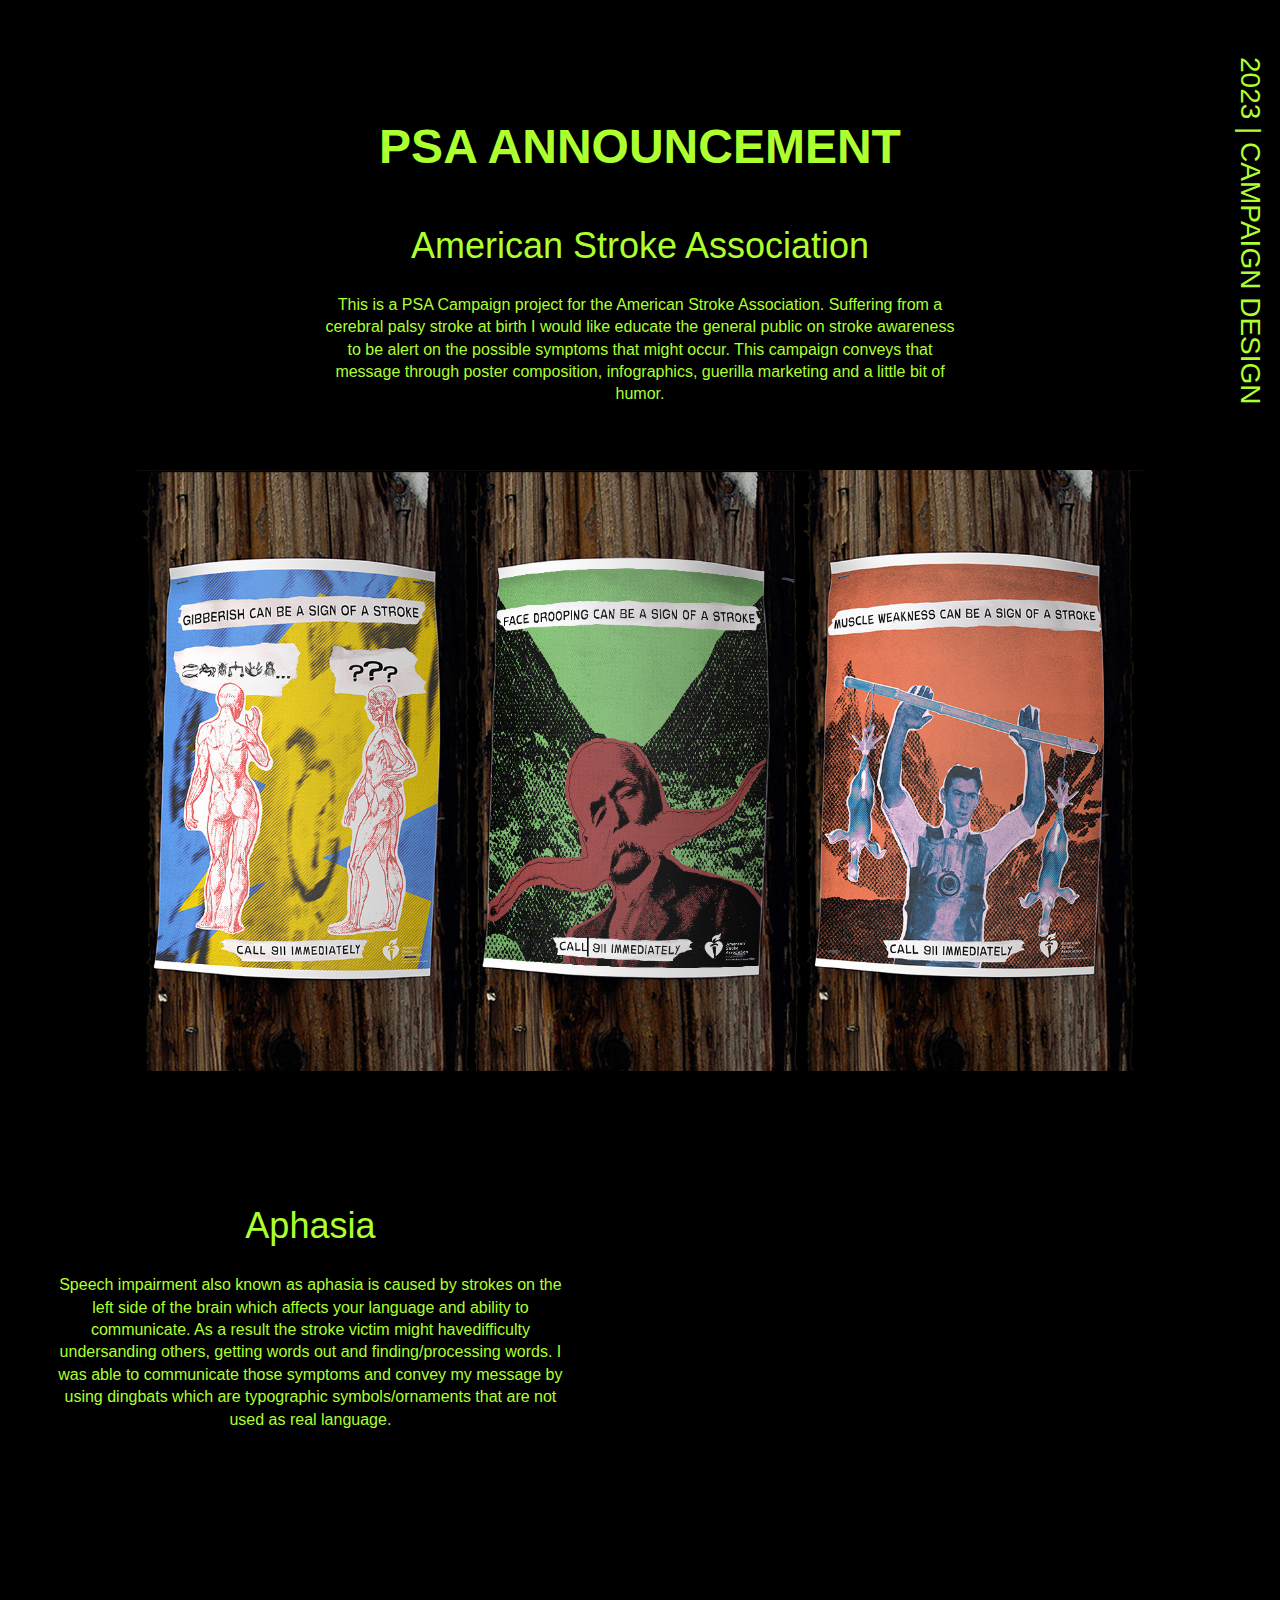
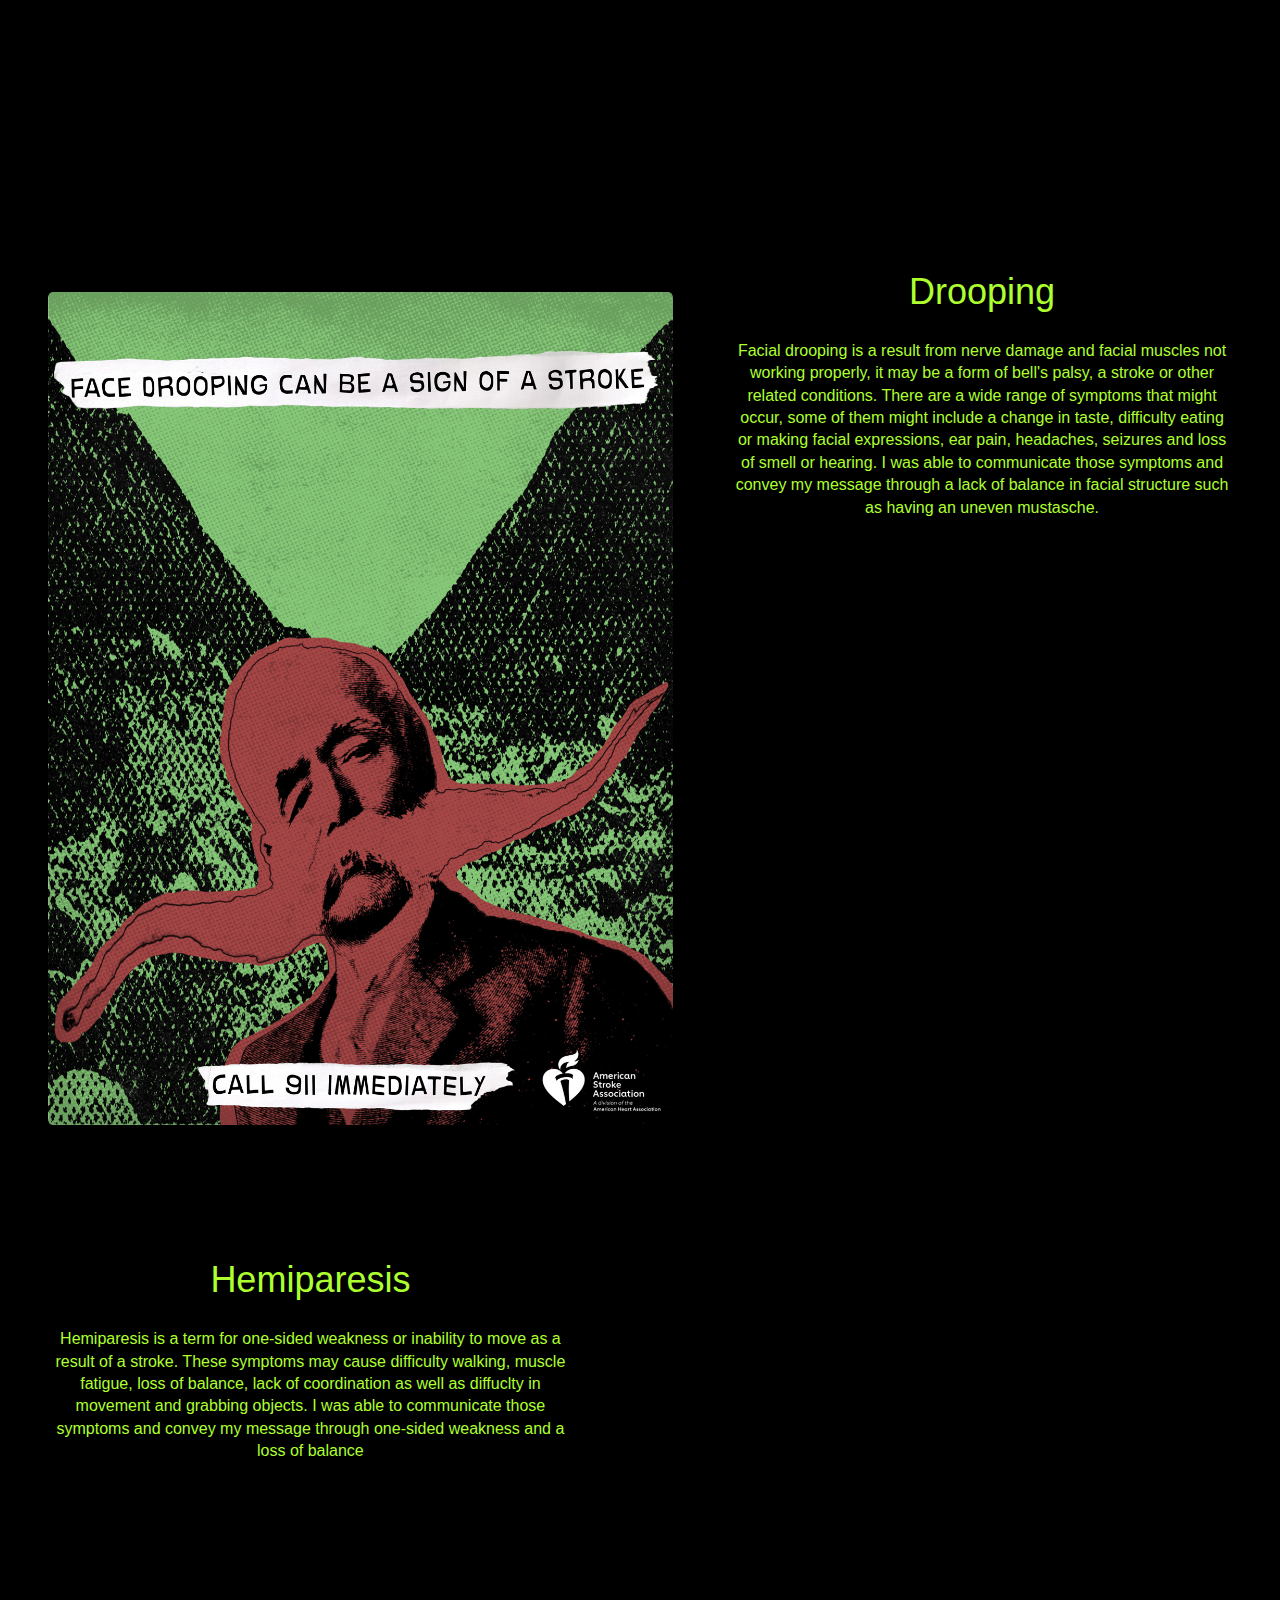
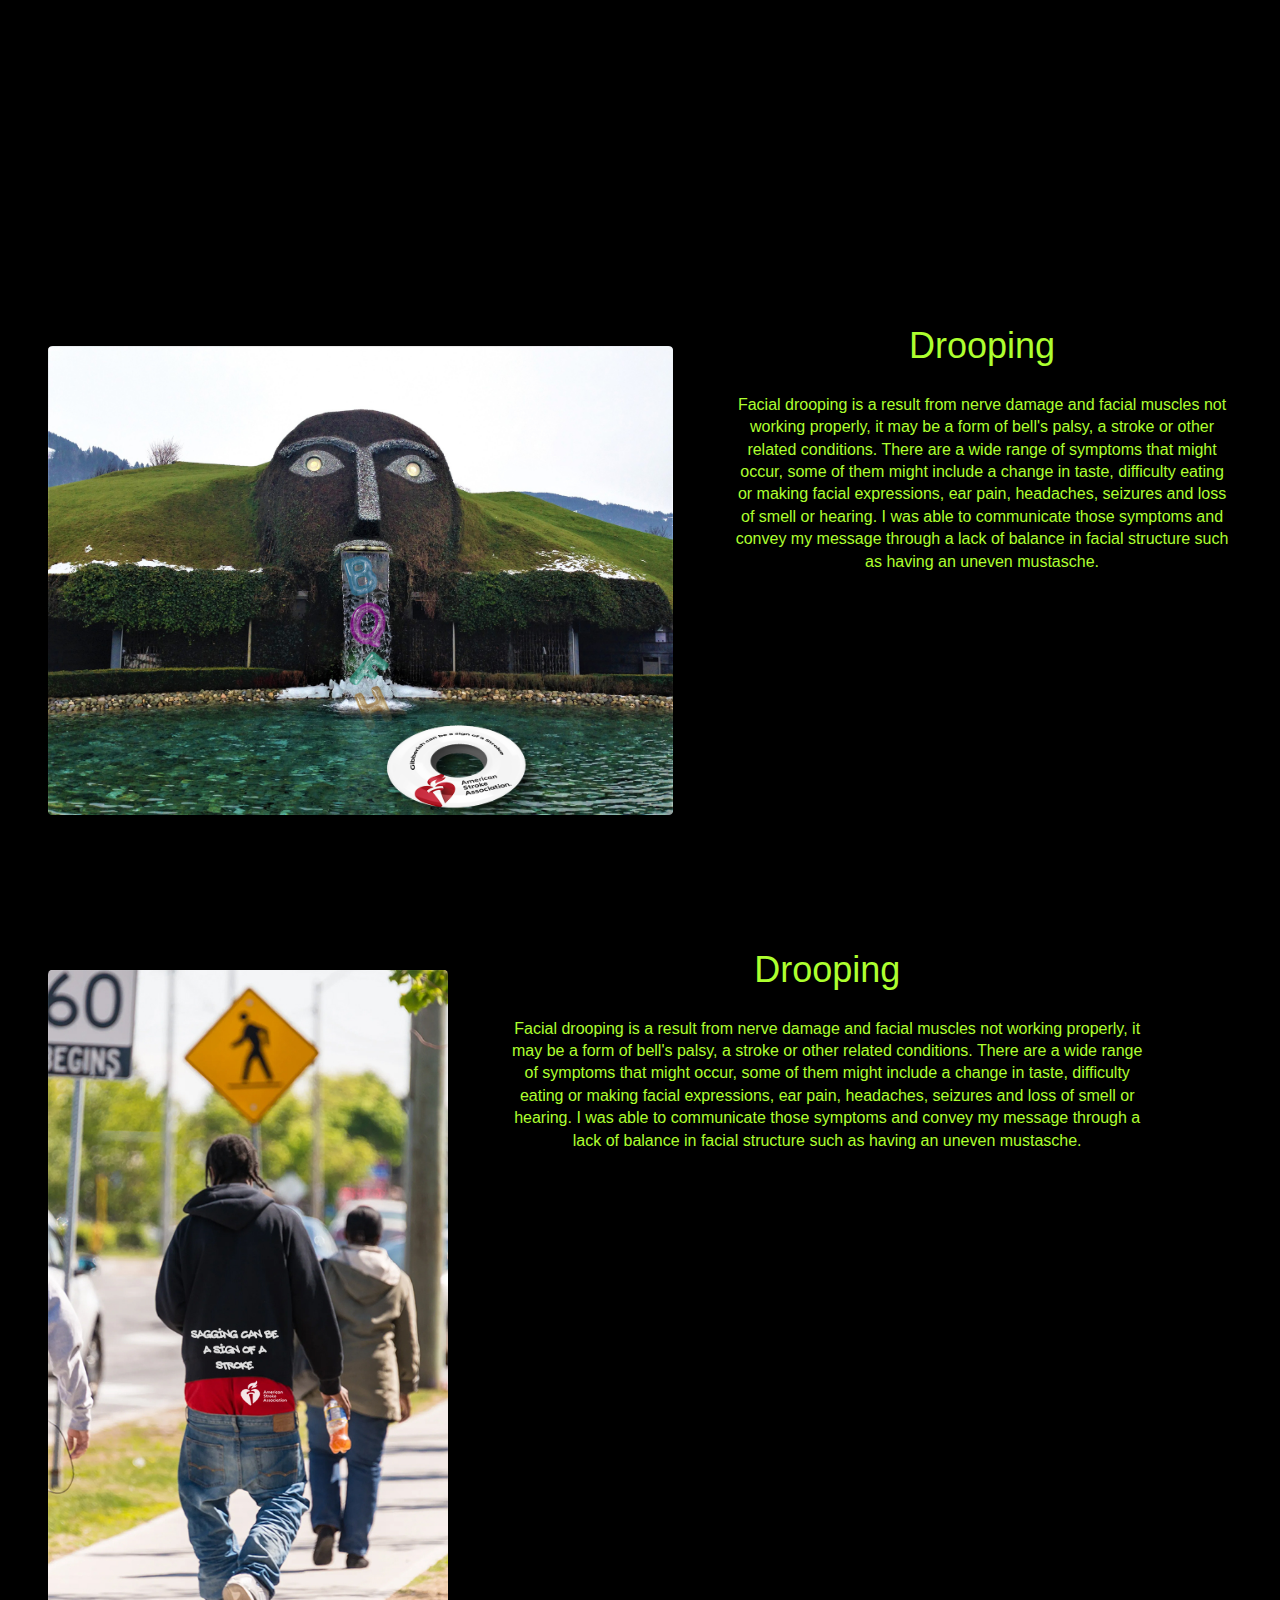
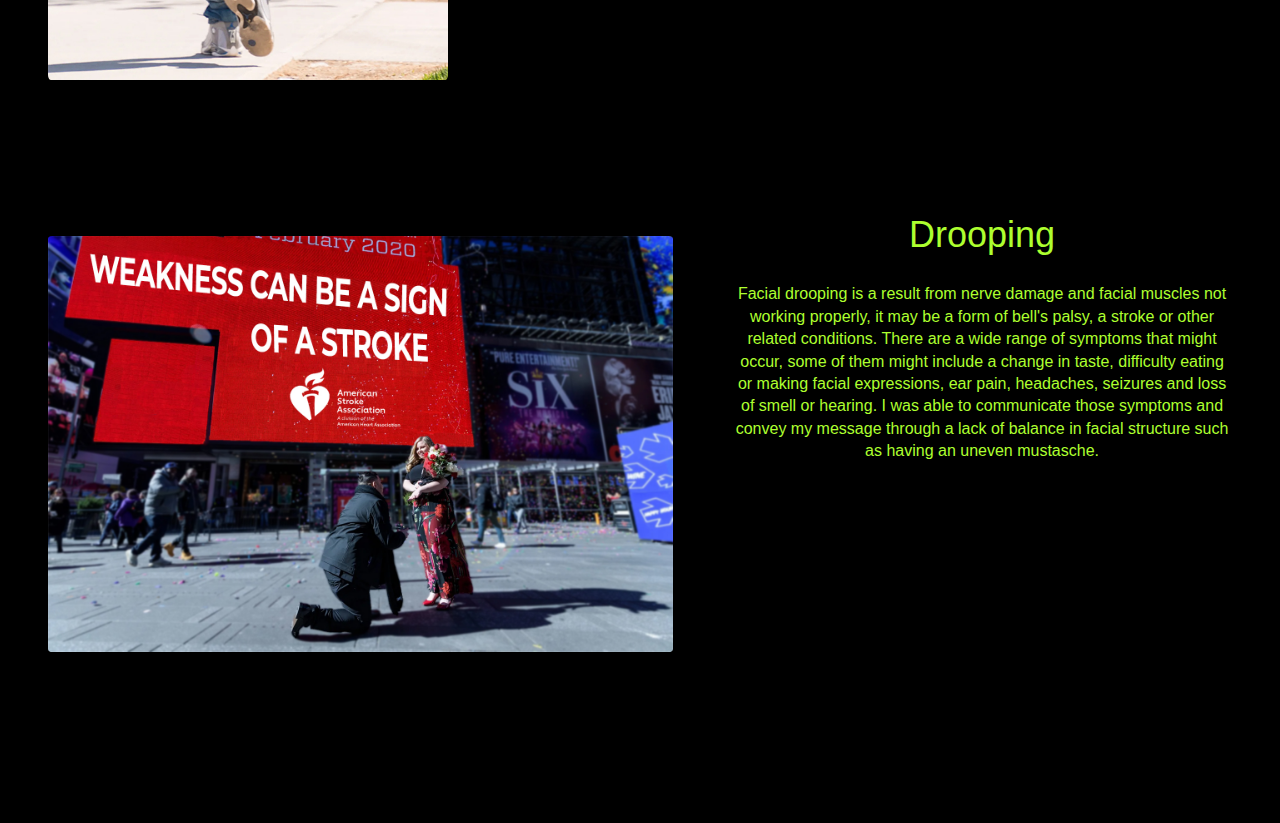
==== americanstrokeassociation.html @ 6e01c3c1 "added images and copy" ====
<!DOCTYPE html>
<html lang="en">
<head>
    <meta charset="UTF-8">
    <meta http-equiv="X-UA-Compatible" content="IE=edge">
    <meta name="viewport" content="width=device-width, initial-scale=1.0">
    <title>American Stroke Association</title>
     <!-- MAIN CSS -->
     <link rel="stylesheet" href="css/style.css">
</head>
<body class="page-portfolioentry psaannouncement">
    <h1>PSA ANNOUNCEMENT</h1>
    <h2>American Stroke Association</h2>
    <h3>2023 | CAMPAIGN DESIGN</h3>
    <p>This is a PSA Campaign project for the American Stroke Association. Suffering from a cerebral palsy stroke at birth I would like educate the general public on stroke awareness to be alert on the possible symptoms that might occur.  This campaign conveys that message through poster composition, infographics, guerilla marketing and a little bit of humor. </p>
    <div class="row">
        <img src="img/strokepoleposters.jpg" alt="link to palmbalm-pdf" width="1020" height="80">
    </div>

    <div class="row">
        <div class="cloumn one-half">
            <h2>Aphasia</h2>
                <p>Speech impairment also known as aphasia is caused by strokes on the left side of the brain which affects your language and ability to communicate.  As a result the stroke victim might havedifficulty undersanding others, getting words out and finding/processing words.  I was able to communicate those symptoms and convey my message by using dingbats which are typographic symbols/ornaments that are not used as real language.</p>
        </div>
        <div class="cloumn one-half">
                <embed type="video/webm" src="img/speechvideo.mp4" width="600" height="600">
        </div>
    </div>
    <div class="row">
        <div class="cloumn one-half">
            <img src="img/paralysisposter.jpg" alt="photo of paralysis poster" width="800" height="1200">
        </div>
        <div class="cloumn one-half">
            <h2>Drooping</h2>
                <p>Facial drooping is a result from nerve damage and facial muscles not working properly, it may be a form of bell's palsy, a stroke or other related conditions. There are a wide range of symptoms that might occur, some of them might include a change in taste, difficulty eating or making facial expressions, ear pain, headaches, seizures and loss of smell or hearing.  I was able to communicate those symptoms and convey my message through a lack of balance in facial structure such as having an uneven mustasche.</p>
        </div>
    </div>
    <div class="row">
        <div class="cloumn one-half">
            <h2>Hemiparesis</h2>
                <p>Hemiparesis is a term for one-sided weakness or inability to move as a result of a stroke.  These symptoms may cause difficulty walking, muscle fatigue, loss of balance, lack of coordination as well as diffuclty in movement and grabbing objects. I was able to communicate those symptoms and convey my message through one-sided weakness and a loss of balance</p>
        </div>
        <div class="cloumn one-half">
            <embed type="video/webm" src="img/weaknessvideo.mp4" width="600" height="600">
        </div>
    </div>

    <div class="row">
        <div class="cloumn one-half">
            <img src="img/speechguerilla copy.jpg" alt="photo of speech guerilla" width="800" height="1200">
        </div>
        <div class="cloumn one-half">
            <h2>Drooping</h2>
                <p>Facial drooping is a result from nerve damage and facial muscles not working properly, it may be a form of bell's palsy, a stroke or other related conditions. There are a wide range of symptoms that might occur, some of them might include a change in taste, difficulty eating or making facial expressions, ear pain, headaches, seizures and loss of smell or hearing.  I was able to communicate those symptoms and convey my message through a lack of balance in facial structure such as having an uneven mustasche.</p>
        </div>
    </div>
    <div class="row">
        <div class="cloumn one-half">
            <img src="img/sagguerilla copy.jpg" alt="photo of sag guerilla" width="400" height="800">
        </div>
        <div class="cloumn one-half">
            <h2>Drooping</h2>
                <p>Facial drooping is a result from nerve damage and facial muscles not working properly, it may be a form of bell's palsy, a stroke or other related conditions. There are a wide range of symptoms that might occur, some of them might include a change in taste, difficulty eating or making facial expressions, ear pain, headaches, seizures and loss of smell or hearing.  I was able to communicate those symptoms and convey my message through a lack of balance in facial structure such as having an uneven mustasche.</p>
        </div>
    </div>
    <div class="row">
        <div class="cloumn one-half">
            <img src="img/weaknessguerilla copy.jpg" alt="photo of weakness guerilla" width="800" height="1200">
        </div>
        <div class="cloumn one-half">
            <h2>Drooping</h2>
                <p>Facial drooping is a result from nerve damage and facial muscles not working properly, it may be a form of bell's palsy, a stroke or other related conditions. There are a wide range of symptoms that might occur, some of them might include a change in taste, difficulty eating or making facial expressions, ear pain, headaches, seizures and loss of smell or hearing.  I was able to communicate those symptoms and convey my message through a lack of balance in facial structure such as having an uneven mustasche.</p>
        </div>
    </div>
</body>
</html>
---- css/style.css ----
/* #BASE CSS (Initital Setup)
---------------------------------
# GLOBAL RESETS
# BASE TYPOGRAPHY
# BUTTONS
# MEDIA
    # RESPONSIVE IMAGES
# LAYOUT
    # CONTAINER
    # MEDIA QUERIES
    # SEMANTIC GRID SYSTEM
# STRUCTURE
    # SITE HEADER
    # SITE NAV
    # MAIN
        # SECTIONS
    # SITE FOOTER
--------------------------------- */
/* GLOBAL RESETS */

* {
  box-sizing: border-box;
}

body{
  margin: 0;
}

/* BASE TYPOGRAPHY */

body {
  font-size: 100%;
  line-height: 1.4;
  font-family: "neue-haas-grotesk-text", sans-serif;
}

h1, h2, h3, p {
  margin: 0 0 0.5wm 0;
}

/* TYPOGRAPHIC SCALE */
h1 {
  font-size: 3em;
  line-height: 1em;
  font-family: "neue-haas-grotesk-text", sans-serif;
}

h2 {
  font-size: 2.25em;
  line-height: 1em;
  font-family: "neue-haas-grotesk-display", sans-serif;
}

h3 {
  font-size: 1.75em;
  line-height: 1em;
  font-family: "neue-haas-grotesk-text", sans-serif;
}


/* RESPONSIVE IMAGES */
img {
  max-width: 100%;
  height: auto;
}

/* SITE LAYOUT */

/* CONTAINER */
.container {
  max-width: 1150px;
  margin: 0 auto;
  padding: 0 1em;
}

/* SEMANTIC GRID SYSTEM */

.row.border-top {
   border-top: solid 5px red; 
}

@media (min-width: 768px) {
  .row {
    display: flex;
    gap: 5%;
    margin-bottom: 5%;
  }

  
  

  .row .column.one-half {
    width: 50%;
    display: block;
  }

  .row .column.one-third {
    width: 33.3333%;
  }

  .row .column.two-thirds {
    width: 66.6666%;
  }

  .row.auto-fit img{
    width: 100%;
    height: 100%;
    object-fit: cover;
  }
  .row.auto-fit.bosketmentions img {
    width: 100%;
    height: 90%;
    object-fit: cover;
  }


}

/* HELPERS */

  hr.line{
    border: none;
    border: 1px solid white;
    margin: 3em 0;
  }

  hr.line.darkgray {
    border: none;
    border: 1px solid #333333;
    margin: 3em 0;
  }

  hr.line.trueblue {
    border: none;
    border: 1px solid #1D81C4;
    margin: 3em 0;
  }


  /* SITE-HEADER */
  
  .site-header{
    background: #0c0c0c;
    color: white;
  }

  .site-header a {
    color: #e5d97d;
    text-decoration: none;
    font-size: 27px;
    font-family: 'neue-haas-grotesk-text', sans-serif;
    font-weight: 500;
    font-style: normal;
  }
  .site-header .site-id{
    position: absolute;
    top: -9999px;
    left: -9999px;
  }

  .site-header a:hover {
    color: #747474;
  }

  
  .site-nav ul{
    margin: 0;
    padding: .5em;
    list-style: none;
    display: flex;
    justify-content: center;
  }

  .site-nav li:first-child {
    border-right: 7px solid #000000;
  }

 
  

  .site-nav a {
    display: block;
    line-height: 1;
    margin: 0 20px 0 20px;
  }

  /* MAIN */
  main {
    min-height: calc(100vh - 9em);
    display:flex;
    flex-direction: column;
    justify-content: center;
  }
/* SITE-HERO */

.hero {
  padding: 6.5vh 1em;
  display: flex; 
  justify-content: center;
  align-items: center;
  min-height: 100vh;
  flex-direction:column;
}

/* SITE-FOOTER */

.site-footer{
  background: #ffffff;
  color: rgb(0, 0, 0);
  text-decoration: none;
  font-family: 'neue-haas-grotesk-text', sans-serif;
  font-style: normal;
  font-size: 27px;
  font-weight: 500;
  border-top: #000000;
}

.site-footer ul {
  list-style: none;
  justify-content: center;
  display: flex;
  margin: 0;
  height: 100%;
  min-height: 50px;
  padding: .25em;
  padding-bottom: 2em;
  border-top: 3.5px solid black;
  text-align:center;
  
}

/* WORKS */
.works h3 {
  align: right;
  font-family: 'neue-haas-grotesk-text', sans-serif;
  font-style: normal;
  font-size: 27px;
  font-weight: 500;
  margin: 0 auto;
  padding: 0 1em;
}

/* THUMBGRID */

.thumbgrid{
  margin: 0 auto;
  padding:0;
  list-style: none;
  display: flex;
  flex-wrap: wrap;
  max-width: 1150px;
}



.thumbgrid li {
  width: 50%;
  padding: .25em;
}

@media (min-width:768px) {
  .thumbgrid li{
    width: 33.333%;
  }
}
.thumbgrid a {
  display: block;
  position: relative;
}

.thumbgrid a .thumbgrid-caption {
  opacity: 0;
}

.thumbgrid a:hover .thumbgrid-caption {
  opacity: 100;
  font-family: helvetica;
  color: white;
  font-size: 25px;
  padding: .5em; 
}

.thumbgrid img {
  display: block;
  max-width: none;
  width: 100%;
  border-radius: .75%;
  
}

.thumbgrid a:hover {
  
}
.thumbgrid-caption {
  position: absolute;
  top: 0;
  left:0;
  background: rgb(0 0 0/.25);
  width: 100%;
  height:100%;
}

.thumbgrid-caption h3 {
  margin:0;
  padding:0;
  font-size: 1em;
}

.thumbgrid-caption p {
  margin:.25em 0 .25em 0;
  padding:0 ;
  font-size: .75em;
}

/* PAGE-PORTFOLIOENTRY */
  .page-portfolioentry {
    text-align: center;
    padding: 4em 3em 4em 3em;
  }

  .page-portfolioentry h1 {
    display: inline-block;
    border: 3px solid rgb(0, 0, 0);
    padding: .5em;
    text-transform: uppercase;
    margin-bottom: 0;
    font-weight: 700;
  }

  .page-portfolioentry h2 {
    font-weight: 400;
  }

  .page-portfolioentry h3 {
    font-weight: 500;
    position: absolute;
    top: 1px;
    right: 16px;
    transform: rotate(90deg) translateX(100%);
    border: 0px solid red;
    transform-origin: right top;
    padding: 0 1em;
    min-width: 100vh;
    text-align: left;
  }

  .page-portfolioentry.row .align-top {
    align-items: flex-start;
    border-top: solid 5px red;
    padding: 5em 0em;
  }

  @media (max-width: 767px) {
    .page-portfolioentry h3 {
      right: 10px;
    }
  }

  .page-portfolioentry p {
    font-weight: 400;
    max-width: 40em;
    margin-left: auto;
    margin-right: auto;
  }

  .page-portfolioentry img {
    display: block;
    padding: 0 10em;
  }

  .shimmyup-medium {
    margin-top: -15vw;
    border: 0px solid red;
  }

  .shimmyup-medium2 {
    margin-top: 10vw;
    border: 0px solid red;
  }

  .page-portfolioentry.photomontage {
    color: rgb(255, 255, 255);
    background-color: black;

  }

  .page-portfolioentry.photomontage h1 {
    border-color:rgb(255, 255, 255);

  }

  .page-portfolioentry.photomontage img {
    border-radius: .75%;
    margin: 3em auto;
    padding: 0em 0em;
    
}
  

  .page-portfolioentry.magazinecomposition {
    color: rgb(21, 129, 186);

  }

  .page-portfolioentry.magazinecomposition h1 {
    border-color:rgb(21, 129, 186);

  }

  .page-portfolioentry.tourismlogo {
    color: #EB293C;
  }

  .page-portfolioentry.tourismlogo h1 {
    border-color: #1D81C4;
  }

  .page-portfolioentry.tourismlogo h3.sketches {
    border: none;
    top: 50%;
    right: auto;
    left: 16px;
    transform: rotate(-90deg) translate(-50%, -100%);
    transform-origin: left top;
    font-weight: 500;
  }

  .page-portfolioentry.tourismlogo img {
    border-radius: .75%;
    margin: 3em auto;
    padding: 0 4em;
  }

  .page-portfolioentry.tourismlogo .twosketches {
    display: grid;
    grid-template-columns: 64.25% 34.75%;
    gap: 5%;
    position: relative;
    padding-left: 3em;
  }


  .page-portfolioentry.brandidentity {
    color: rgb(255, 255, 255);
    background-color: #E47E68;
  }

  .page-portfolioentry.brandidentity h1 {
    border-color:rgb(255, 255, 255);
  }

  .page-portfolioentry.brandidentity img {
    border-radius: .75%;
    margin: 3em auto;
    padding: 0em 0em;


  }

  .page-portfolioentry.booktrilogy {
    color: #333333;
  }

  .page-portfolioentry.booktrilogy img {
    border-radius: .75%;
    margin: 3em auto;
    padding: 0em 0em;
    
  }

  .page-portfolioentry.booktrilogy .bosketmentions {
    position: relative;
    overflow: hidden;
  }

  .page-portfolioentry.booktrilogy .bosketmentions h3{
    right: -1.35em;
  }

  .page-portfolioentry.psaannouncement {
    color: greenyellow;
    background-color: rgb(0, 0, 0);
  }

  .page-portfolioentry.psaannouncement img {
    border-radius: .75%;
    margin: 3em auto;
    padding: 0em 0em;
  }

  /* FANCYBOX STYLING */

  .fancybox__content { 
    padding: 0; 
    
  }

  .fancybox__slide { 
    padding: 2em; 
  }

  .fancybox__carousel .fancybox__slide.has-iframe .fancybox__content {
    height: 90%;
  }


  

/* HOMEPAGE STYLING */

.page-home .hero .site-nav {
  margin-top: 4.5em;
}

.page-home .hero .site-nav a {
  color: #000000;
  font-family: 'neue-haas-grotesk-display', sans-serif;
  font-weight: 600;
  font-size: clamp(22px, 7vw, 70px);
  text-decoration: none;
  scroll-behavior: smooth;
  padding: 3px; 
  
}

.page-home .hero .site-nav a:hover {
  background-color: #f4f87a;
  color: rgb(255, 255, 255);
}
 /* CONTACT */

 .contact {
  padding-top: 7em;
  padding-bottom: 7em;
}

.contact h1 {
  
  font-size: 60px;
  color: transparent;
  -webkit-text-stroke-width: 2px;
  -webkit-text-stroke-color: black;

  }

.contact h2 {
  font-family: "neue-haas-grotesk-text", sans-serif;
  font-size: 35px;
  font-weight: 500;
  }

.contact p {
  font-weight: 500;
  }

.page-contact .site-nav  li:first-child {
    border-right: 3px solid #E1E57D;
  }

.contact img {
  border-radius: .75%;
}

/* ANIMATE CONTACT ON SCROLL */

#contact.scroll-triggered 
  [data-sectionstate=inactive] .one-half-column {
    -webkit-transform: translateX(-200px);
            transform: translateX(-200px);
    opacity: 0;
}

#contact.scroll-triggered[data-sectionstate=inactive] .one-half-column {
  -webkit-transform: translateX(200px);
          transform: translateX(200px);
  opacity: 0;
}

#contact.scroll-triggered[data-sectionstate=active] .one-half-column {
  opacity: 1;
  -webkit-transform: translateX(0px);
          transform: translateX(0px);
  -webkit-transition: all 1s ease-out 0.5s;
  transition: all 1s ease-out 0.5s;
}
#contact.scroll-triggered[data-sectionstate=active] .one-half-column {
  opacity: 1;
  -webkit-transform: translateX(0px);
          transform: translateX(0px);
  -webkit-transition: all 1s ease-out 0.5s;
  transition: all 1s ease-out 0.5s;
}

/* HERO CABIN ANIMATION */

.cabin {
  width: 270px;
  height:330px;
  overflow:hidden;
  position: relative;
}

.cabin img {
  display: block;
  position: absolute;
  animation-name: cabin-animation;
  animation-duration: .75s;
  animation-timing-function: ease-out;
  animation-delay: .75s;
  animation-fill-mode: forwards;
  transform: translate(0,100%);
}

@keyframes cabin-animation {
  0% {
    transform: translate(0,100%);
  } 
  100% {
    transform: translate(0,0);
  }
}
 
.sign {
  background: rgb(0, 0, 0);
  width: 270px;
  color: #ffffff;
  text-align: center;
  margin-top: 0px;
  font-size: 22px;
  font-weight: 500;
  animation-name: sign-animation;
  animation-duration: .5s;
  animation-timing-function: ease-out;
}

@keyframes sign-animation {
  0% {
    transform: translate(-100%,0);
  } 
  100% {
    transform: translate(0,0);
  }
}

/* NAVBUTTONS ANIMATION */

.navbuttons {
  /* min-width: 300px;  */
  height: 7vw;
  min-height: 5em;
  max-height: 7em;
  overflow: hidden;
  position: relative;
  width: 100%;
}

.navbuttons ul {
  /* display: block; */
  position: absolute;
  animation-name: navbuttons-animation;
  animation-duration: .75s;
  animation-timing-function: ease-out;
  animation-delay: 2s;
  animation-fill-mode: forwards;
  transform: translate(0,130%);
  width: 100%;
}

@keyframes navbuttons-animation {
  0% {
    transform: translate(0,130%);
  } 
  100% {
    transform: translate(0,0);
  }
}
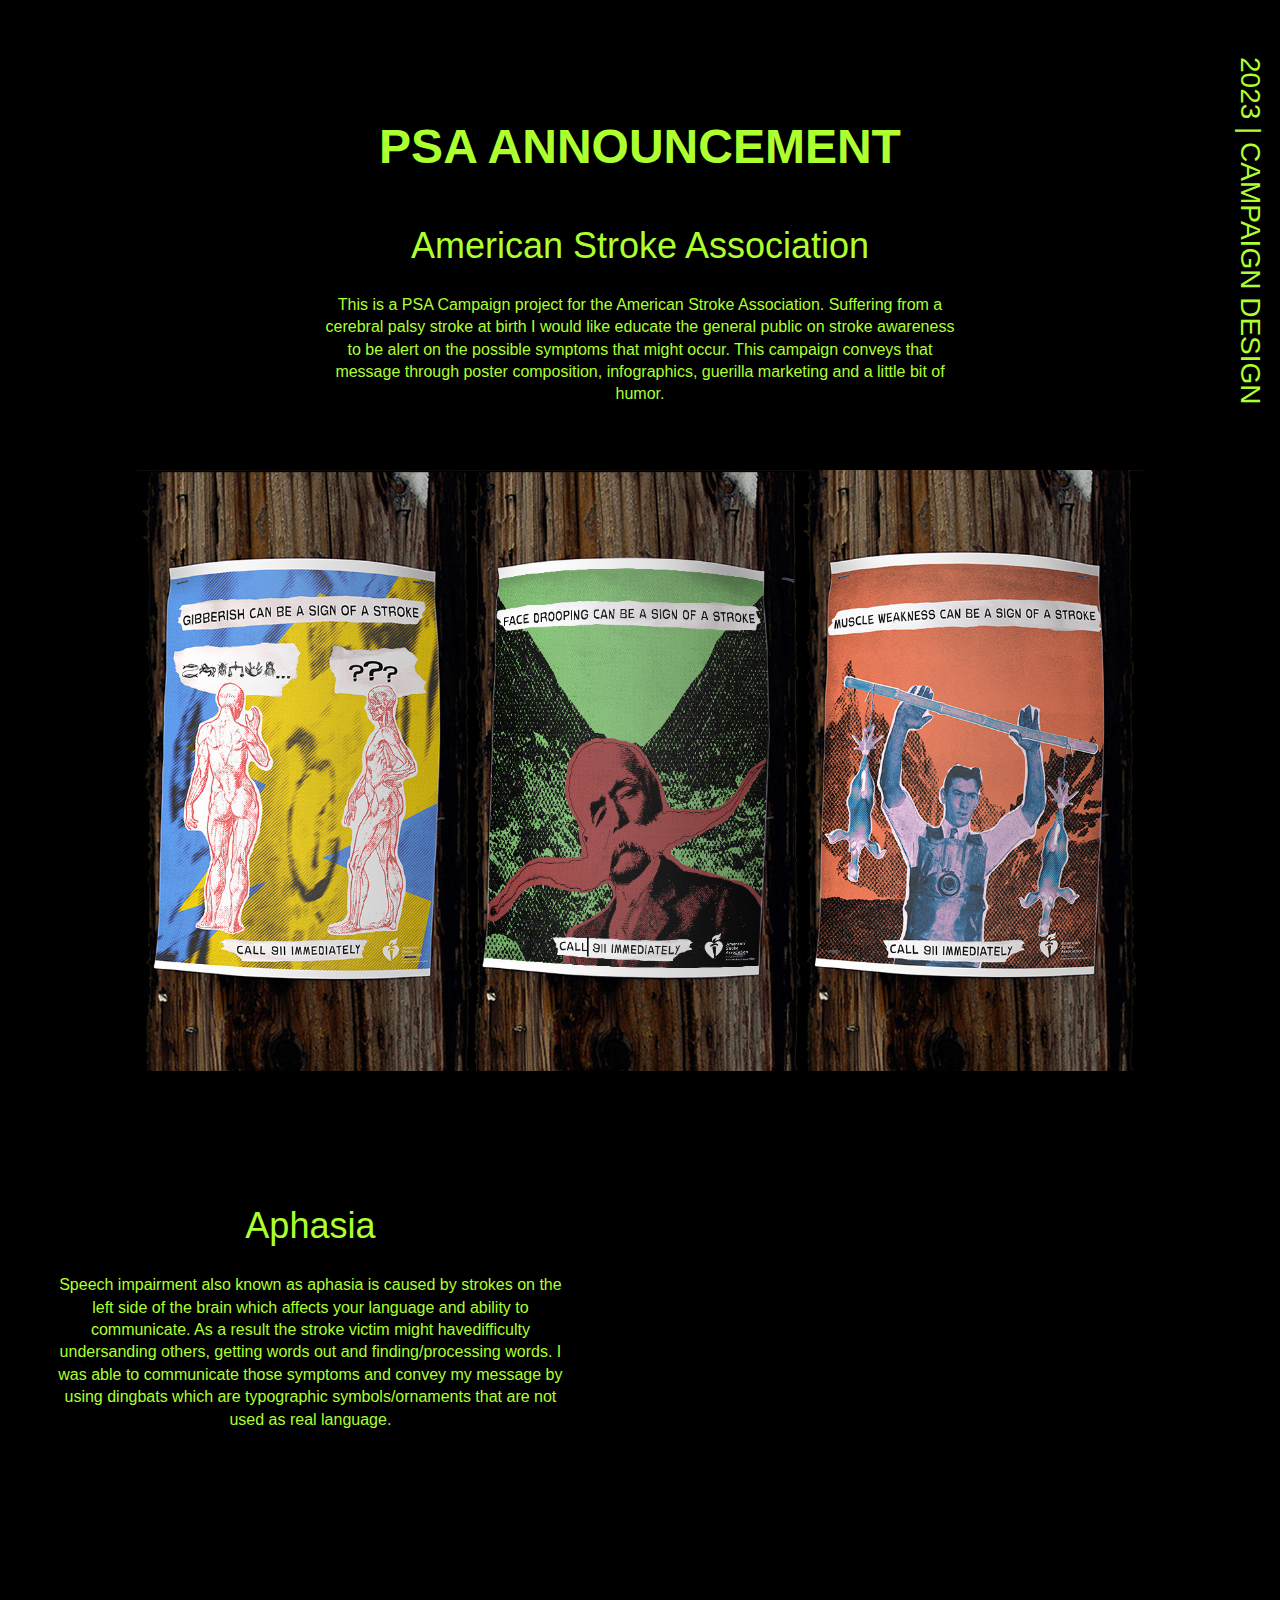
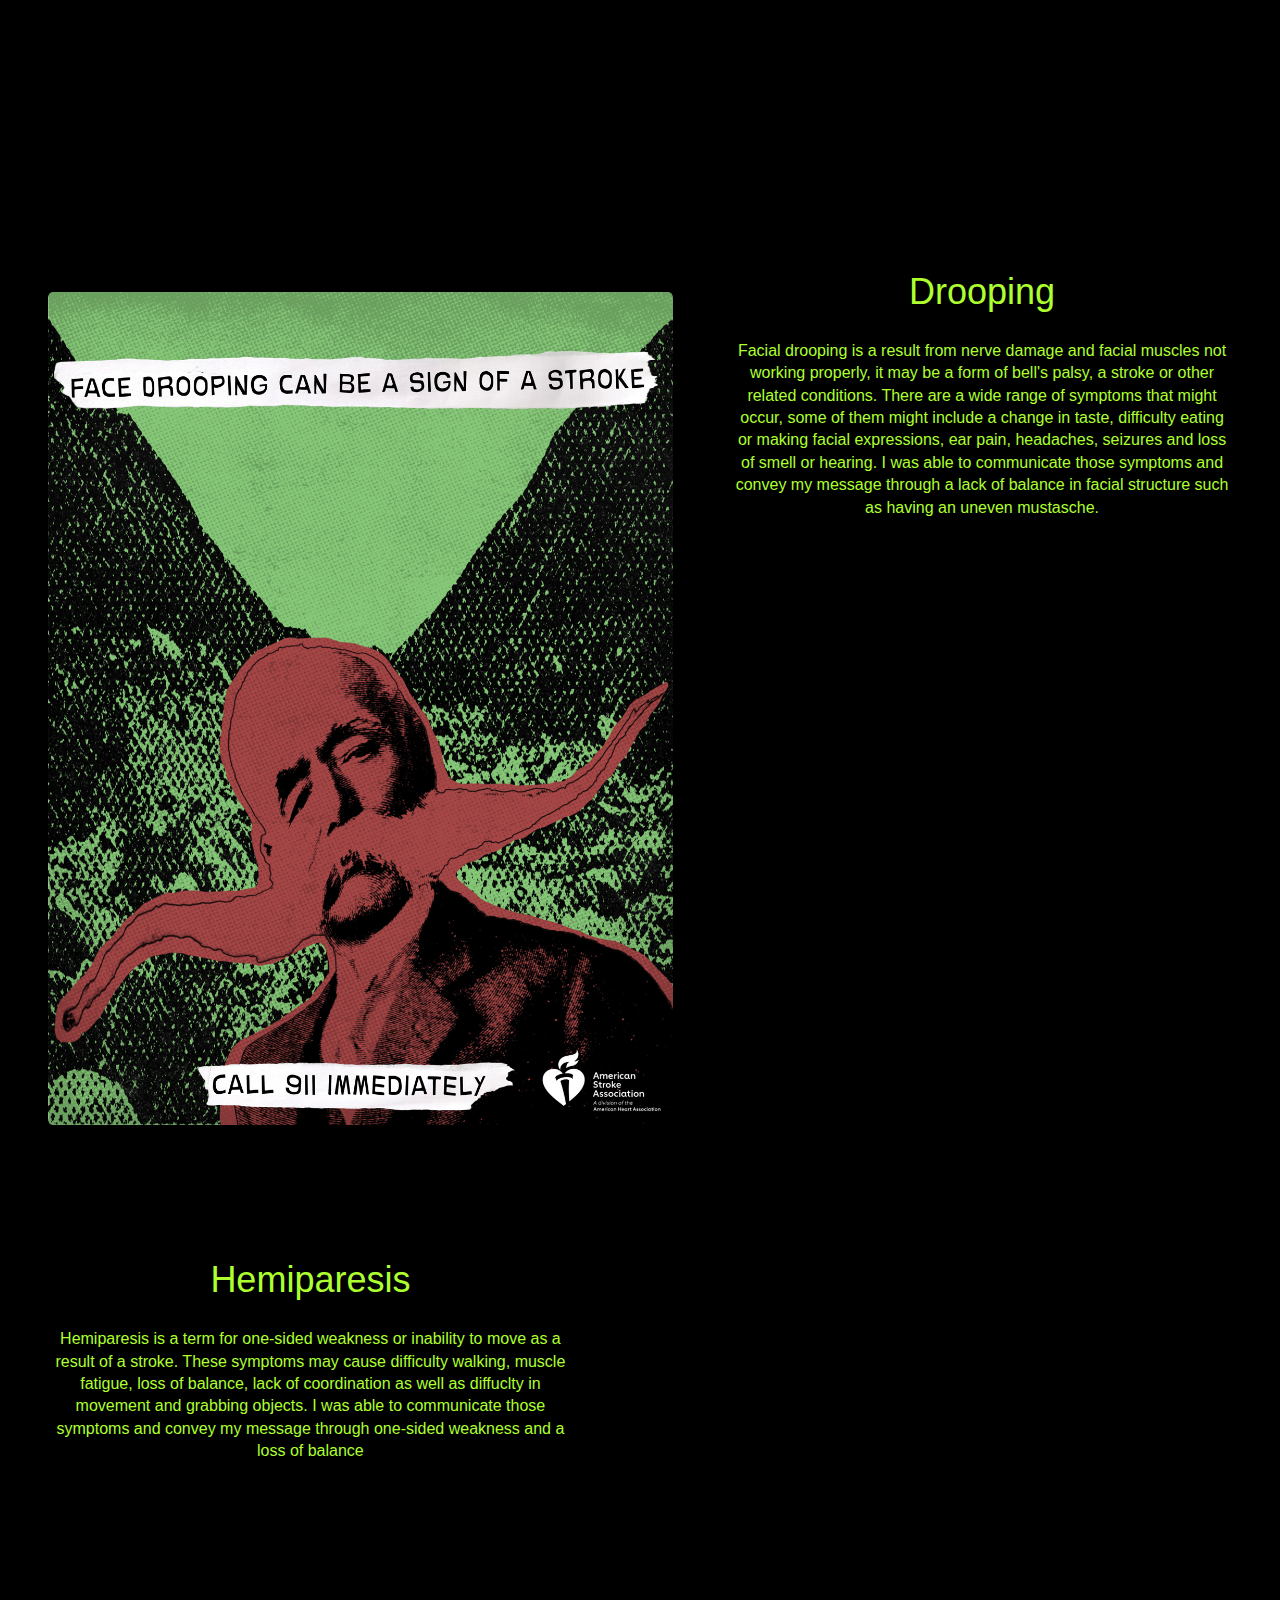
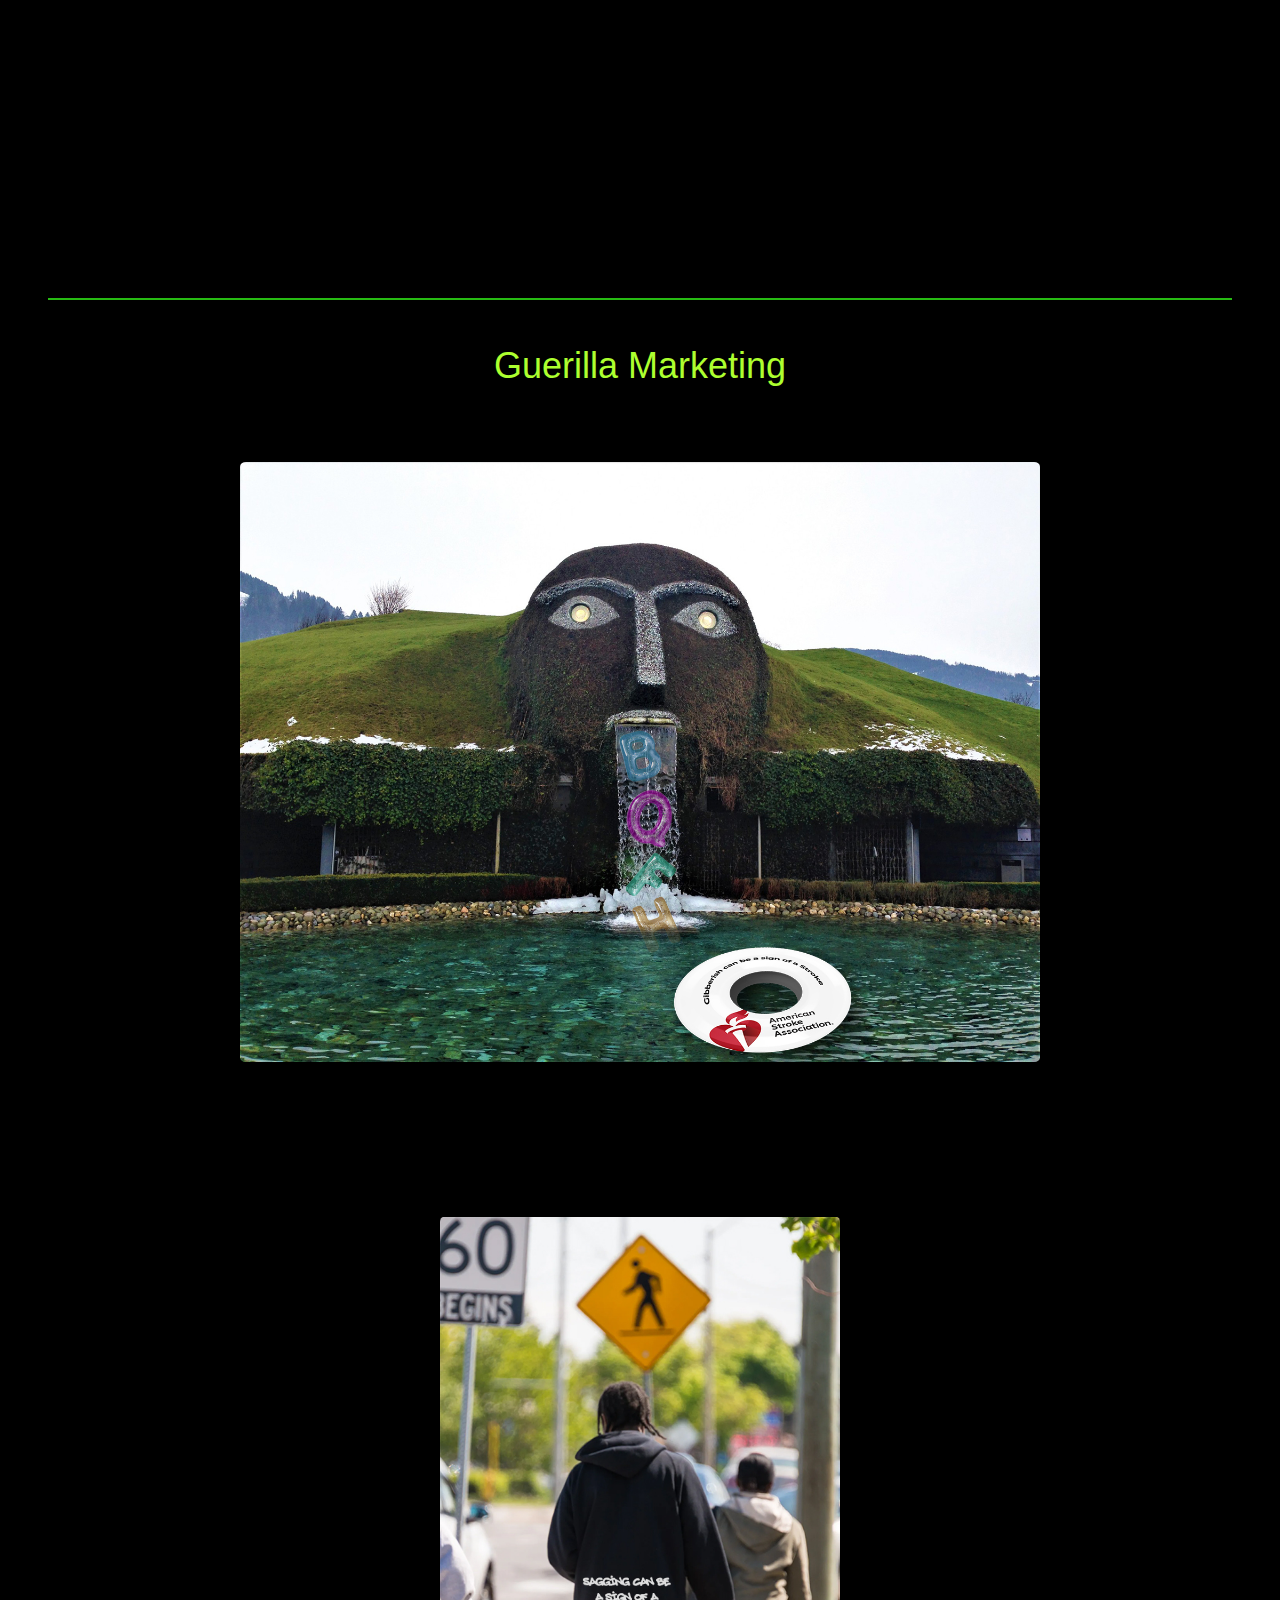
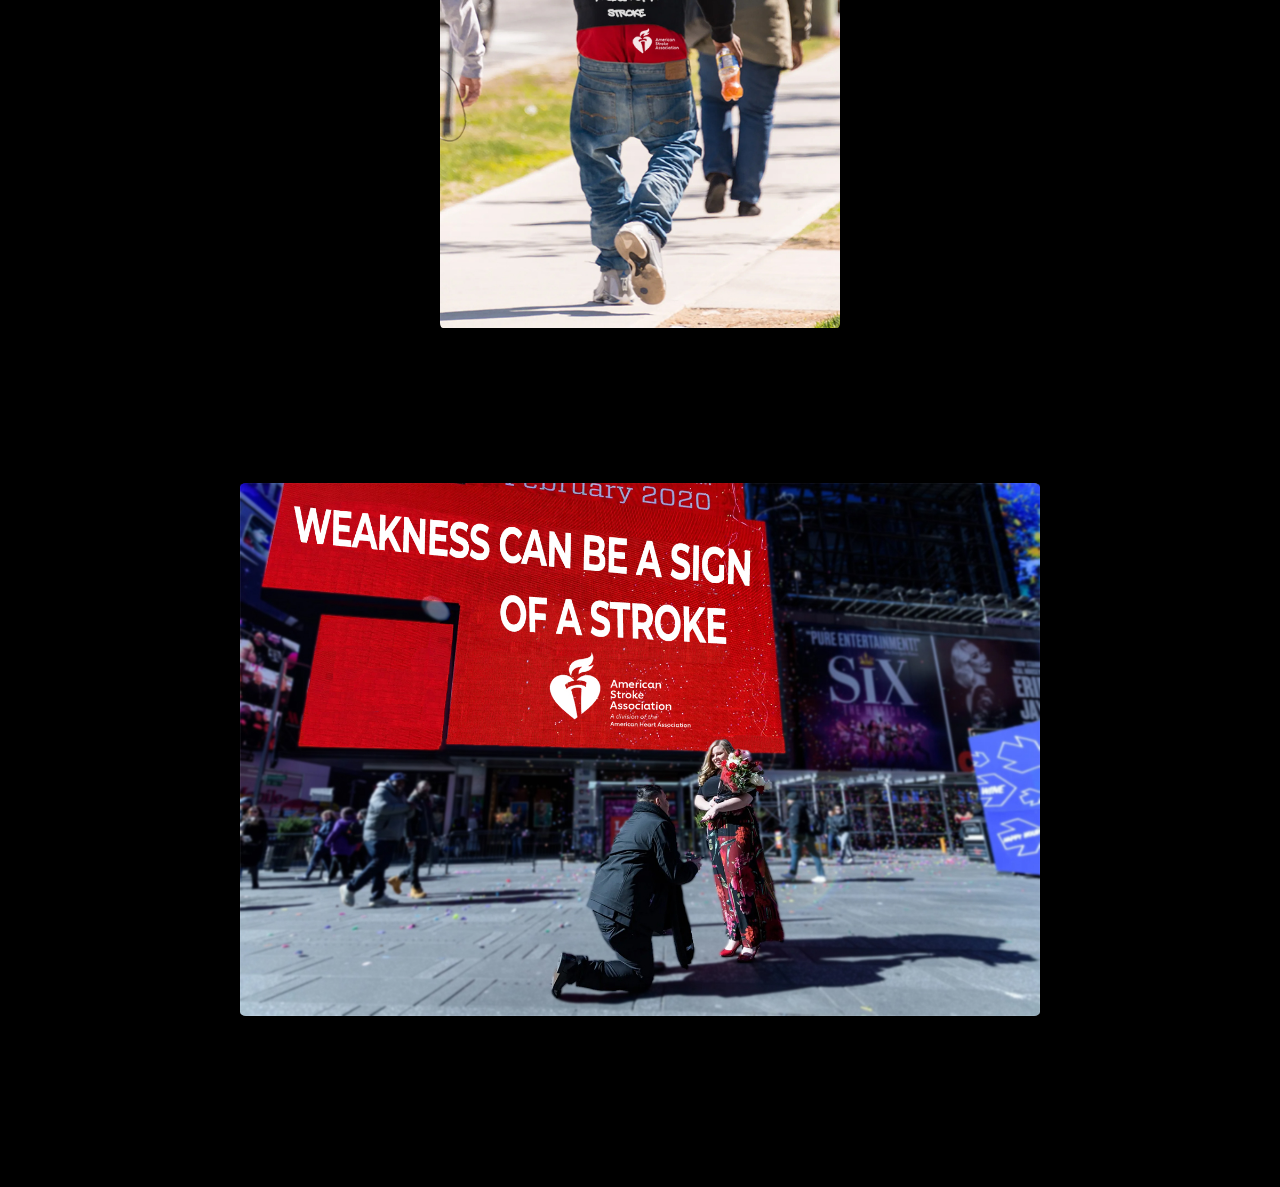
==== commit 21a89237: "commit" ====
--- a/americanstrokeassociation.html
+++ b/americanstrokeassociation.html
@@ -45,31 +45,23 @@
         </div>
     </div>
 
-    <div class="row">
-        <div class="cloumn one-half">
+    <hr class="line lime">
+
+    <h2>Guerilla Marketing</h2>
+
+    <div>
+        <div class="row">
             <img src="img/speechguerilla copy.jpg" alt="photo of speech guerilla" width="800" height="1200">
         </div>
-        <div class="cloumn one-half">
-            <h2>Drooping</h2>
-                <p>Facial drooping is a result from nerve damage and facial muscles not working properly, it may be a form of bell's palsy, a stroke or other related conditions. There are a wide range of symptoms that might occur, some of them might include a change in taste, difficulty eating or making facial expressions, ear pain, headaches, seizures and loss of smell or hearing.  I was able to communicate those symptoms and convey my message through a lack of balance in facial structure such as having an uneven mustasche.</p>
+    </div>
+    <div>
+        <div class="row">
+            <img src="img/sagguerilla copy.jpg" alt="photo of sag guerilla" width="400" height="800">
         </div>
     </div>
-    <div class="row">
-        <div class="cloumn one-half">
-            <img src="img/sagguerilla copy.jpg" alt="photo of sag guerilla" width="400" height="800">
-        </div>
-        <div class="cloumn one-half">
-            <h2>Drooping</h2>
-                <p>Facial drooping is a result from nerve damage and facial muscles not working properly, it may be a form of bell's palsy, a stroke or other related conditions. There are a wide range of symptoms that might occur, some of them might include a change in taste, difficulty eating or making facial expressions, ear pain, headaches, seizures and loss of smell or hearing.  I was able to communicate those symptoms and convey my message through a lack of balance in facial structure such as having an uneven mustasche.</p>
-        </div>
-    </div>
-    <div class="row">
-        <div class="cloumn one-half">
+    <div>
+        <div class="row">
             <img src="img/weaknessguerilla copy.jpg" alt="photo of weakness guerilla" width="800" height="1200">
-        </div>
-        <div class="cloumn one-half">
-            <h2>Drooping</h2>
-                <p>Facial drooping is a result from nerve damage and facial muscles not working properly, it may be a form of bell's palsy, a stroke or other related conditions. There are a wide range of symptoms that might occur, some of them might include a change in taste, difficulty eating or making facial expressions, ear pain, headaches, seizures and loss of smell or hearing.  I was able to communicate those symptoms and convey my message through a lack of balance in facial structure such as having an uneven mustasche.</p>
         </div>
     </div>
 </body>
--- a/css/style.css
+++ b/css/style.css
@@ -136,6 +136,12 @@
     margin: 3em 0;
   }
 
+  hr.line.lime{
+    border: none;
+    border: 1px solid rgb(39, 187, 19);
+    margin: 3em 0;
+  }
+
 
   /* SITE-HEADER */
   
@@ -487,6 +493,8 @@
     margin: 3em auto;
     padding: 0em 0em;
   }
+
+  
 
   /* FANCYBOX STYLING */
 
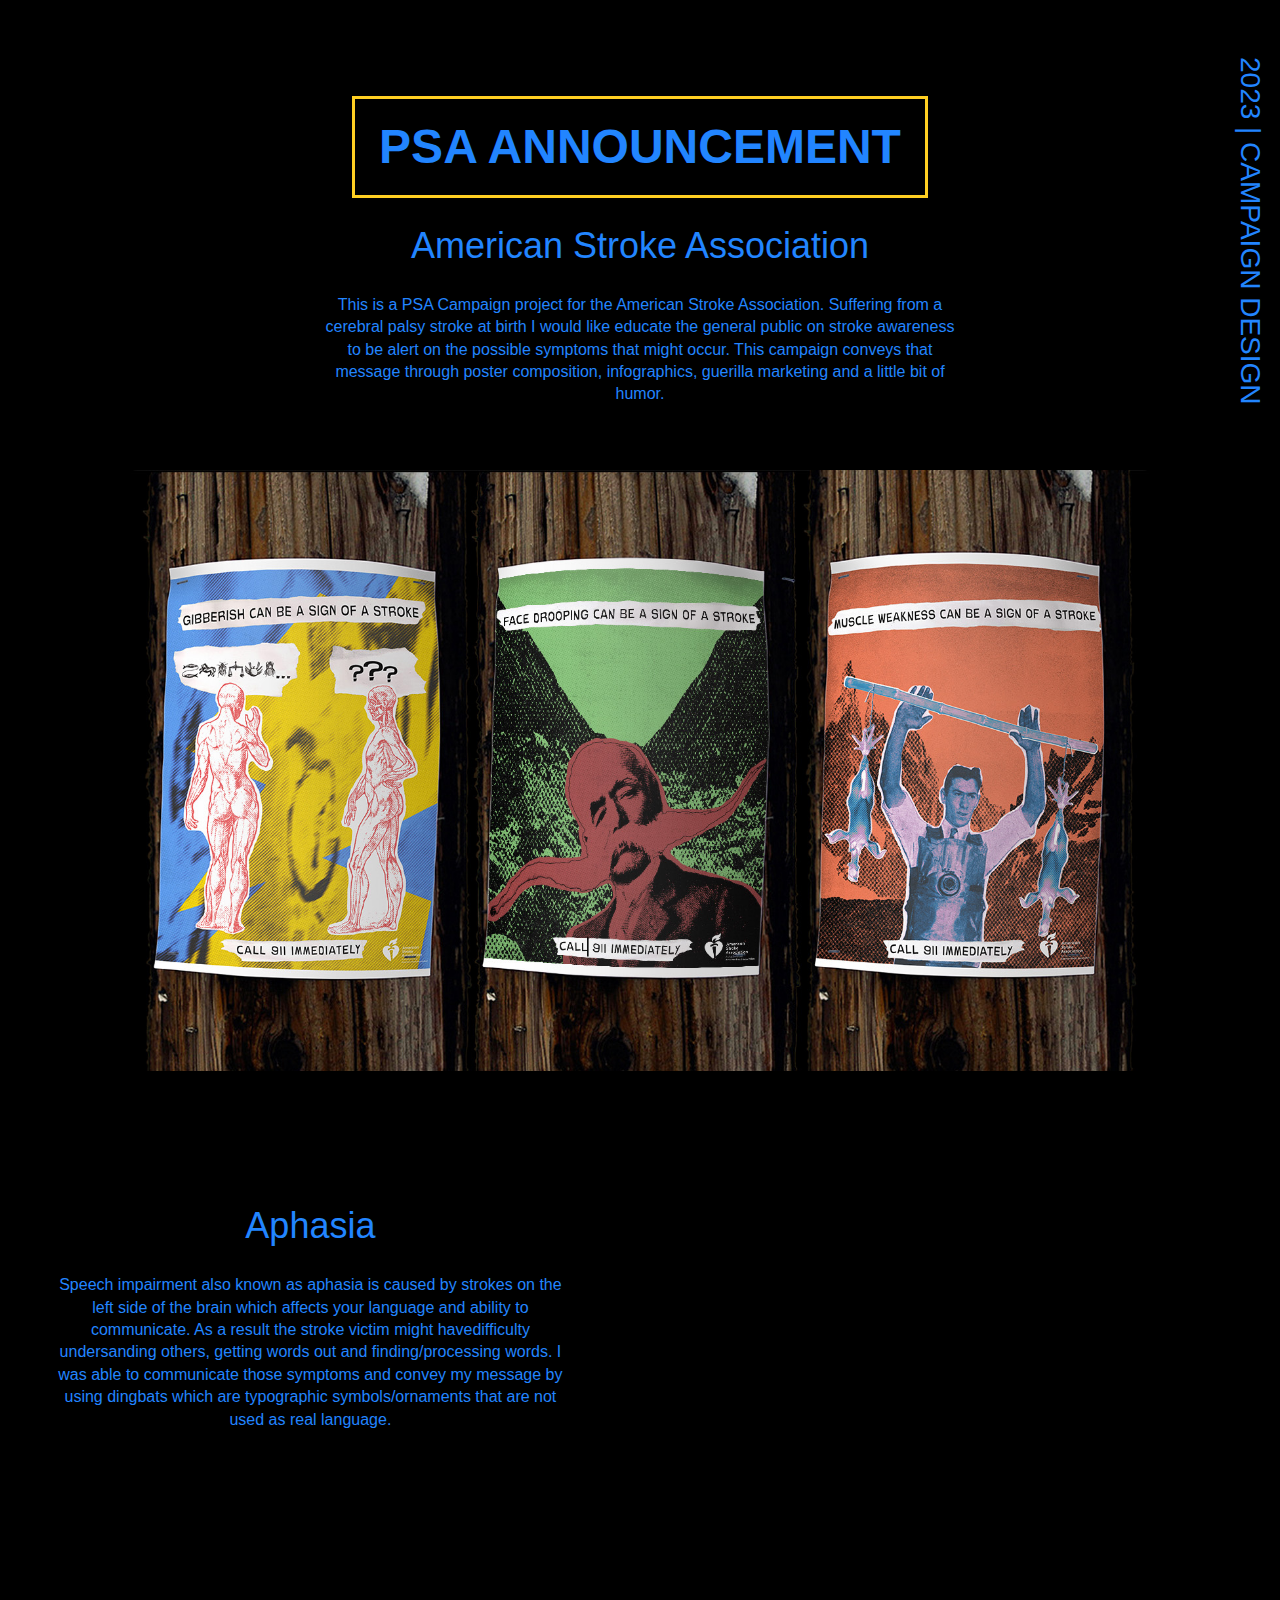
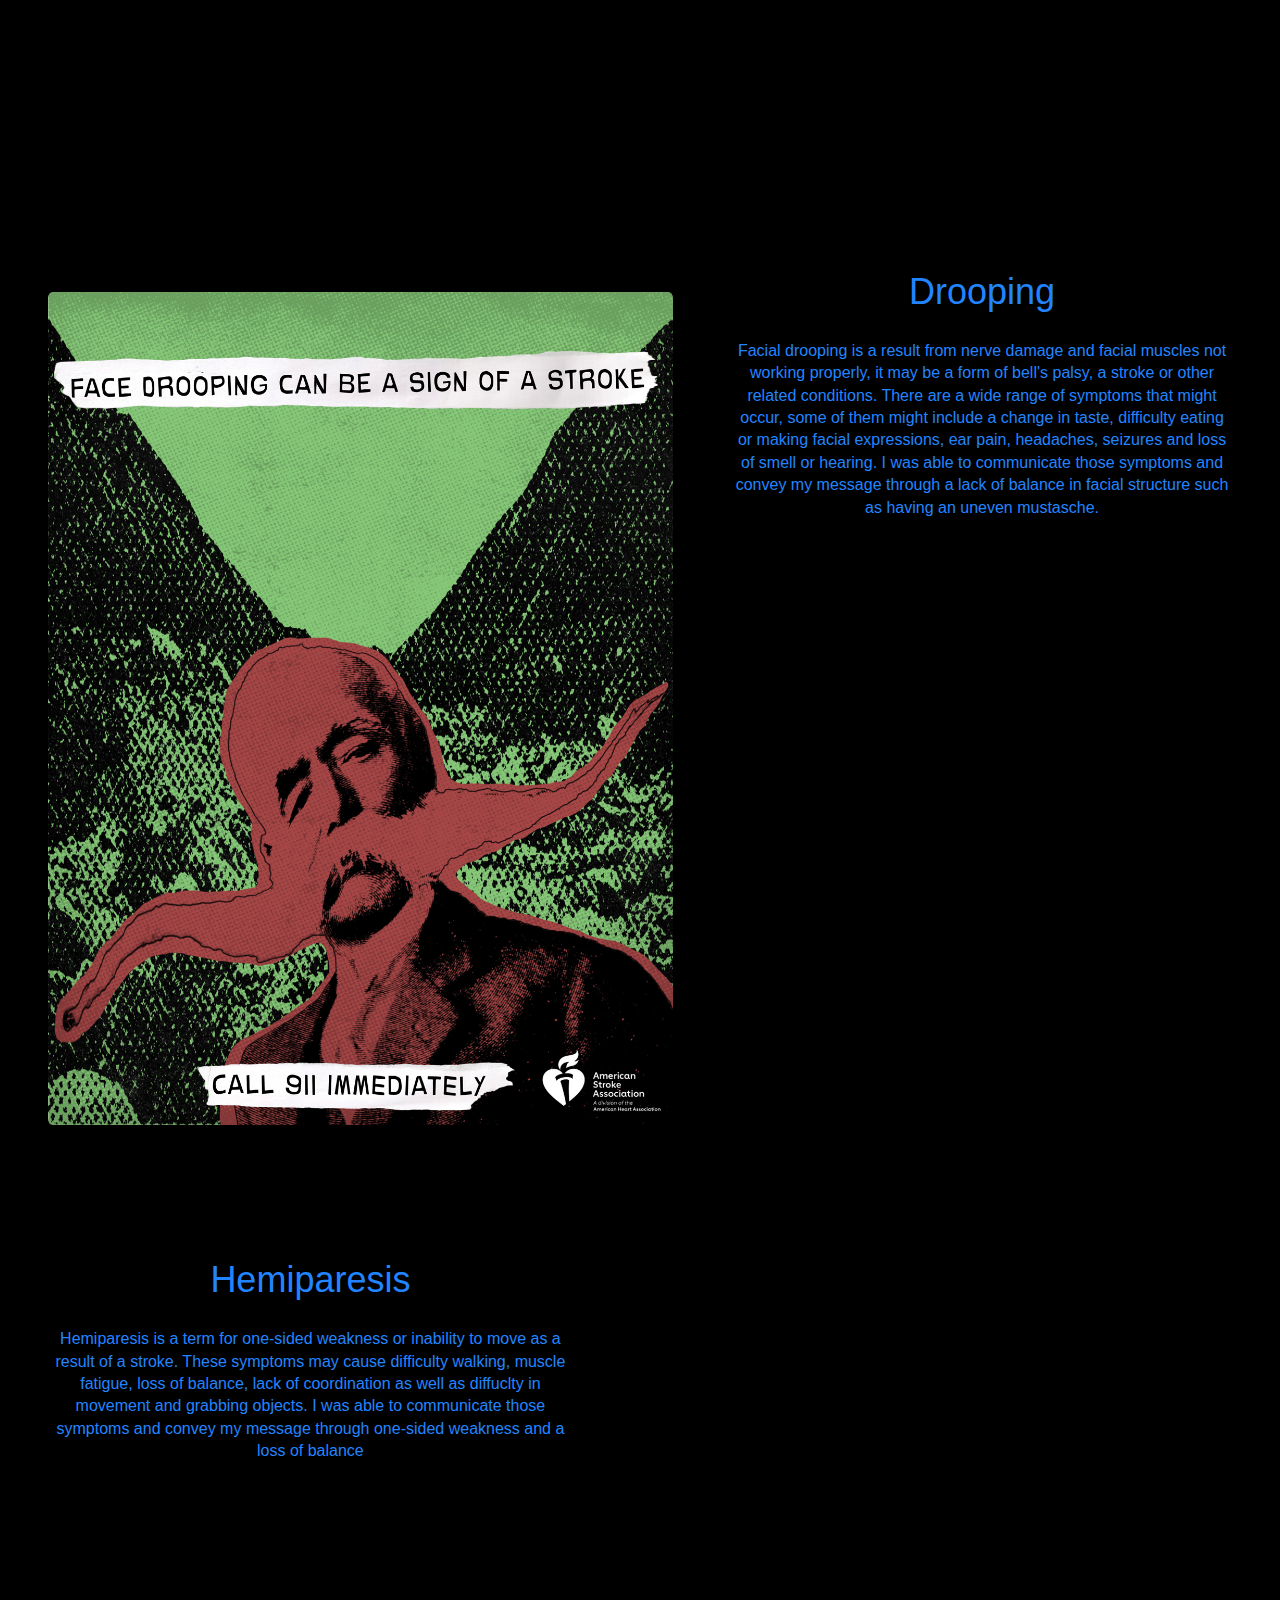
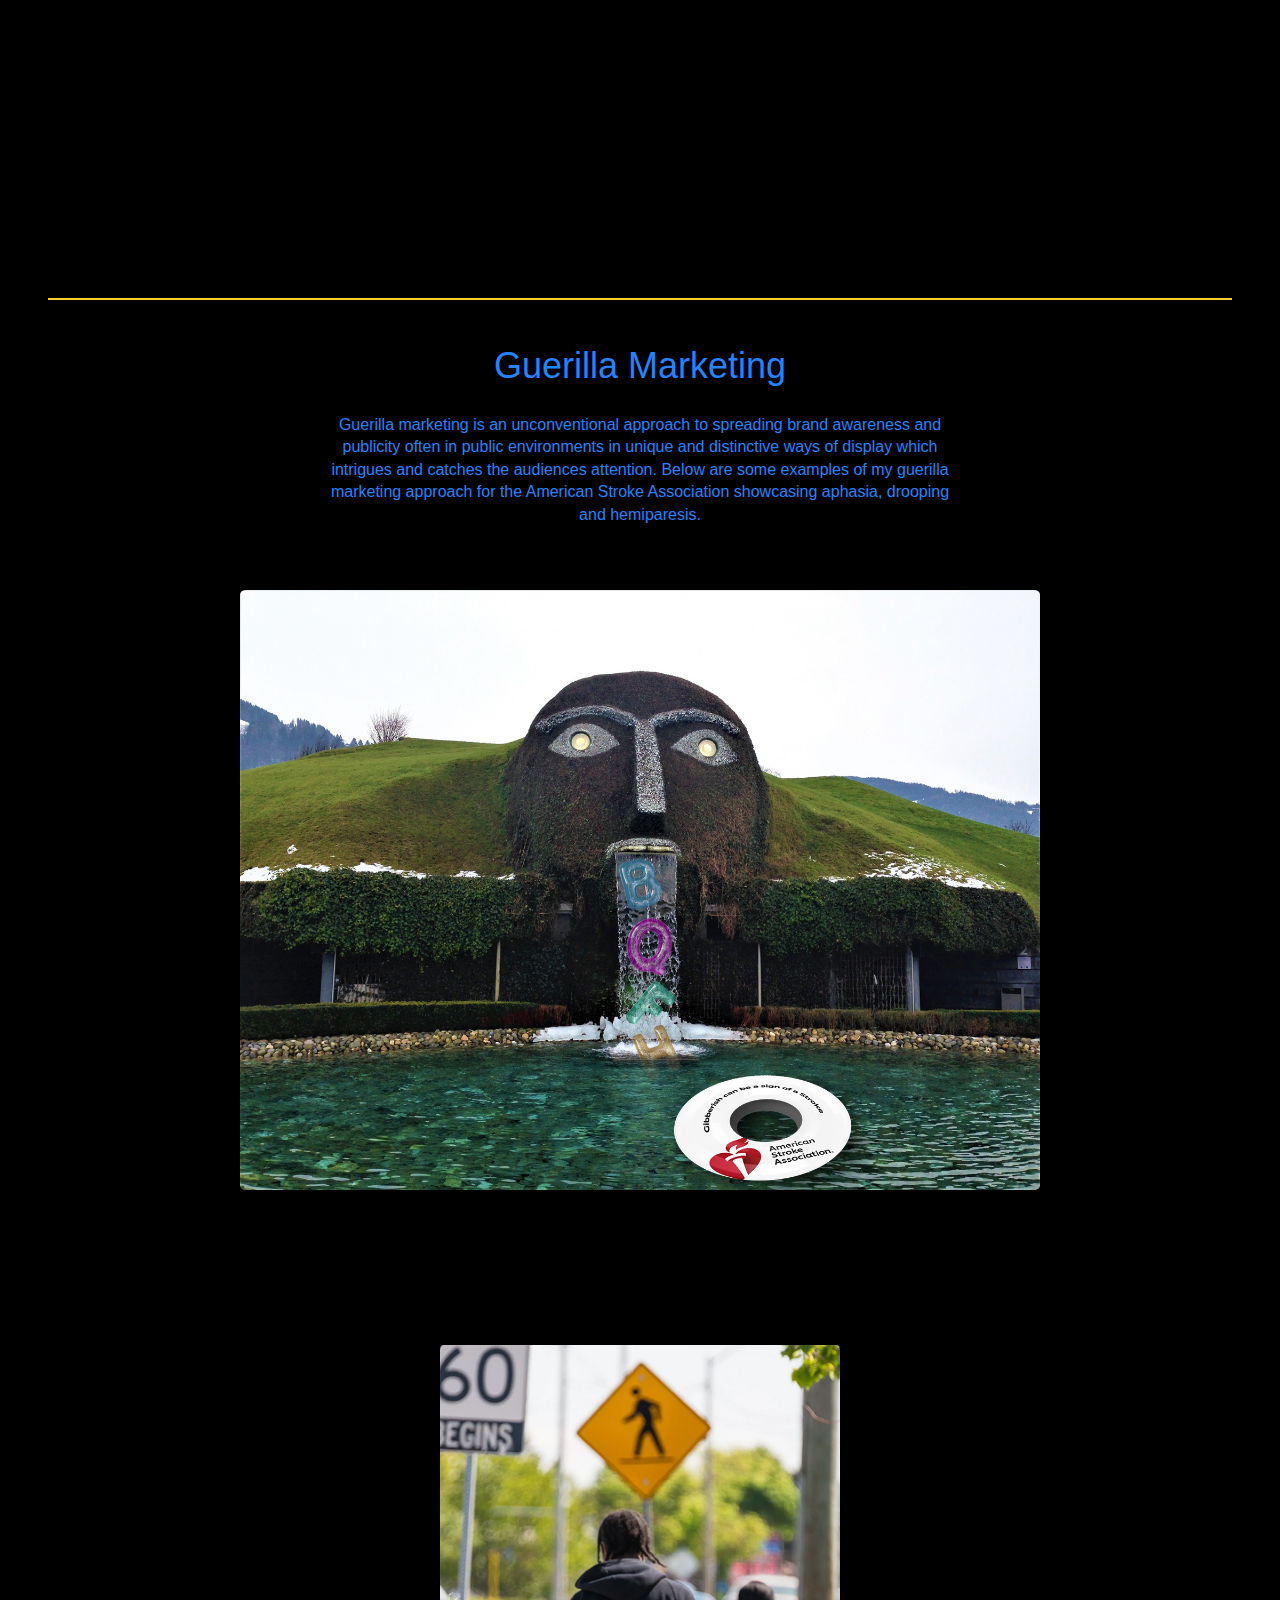
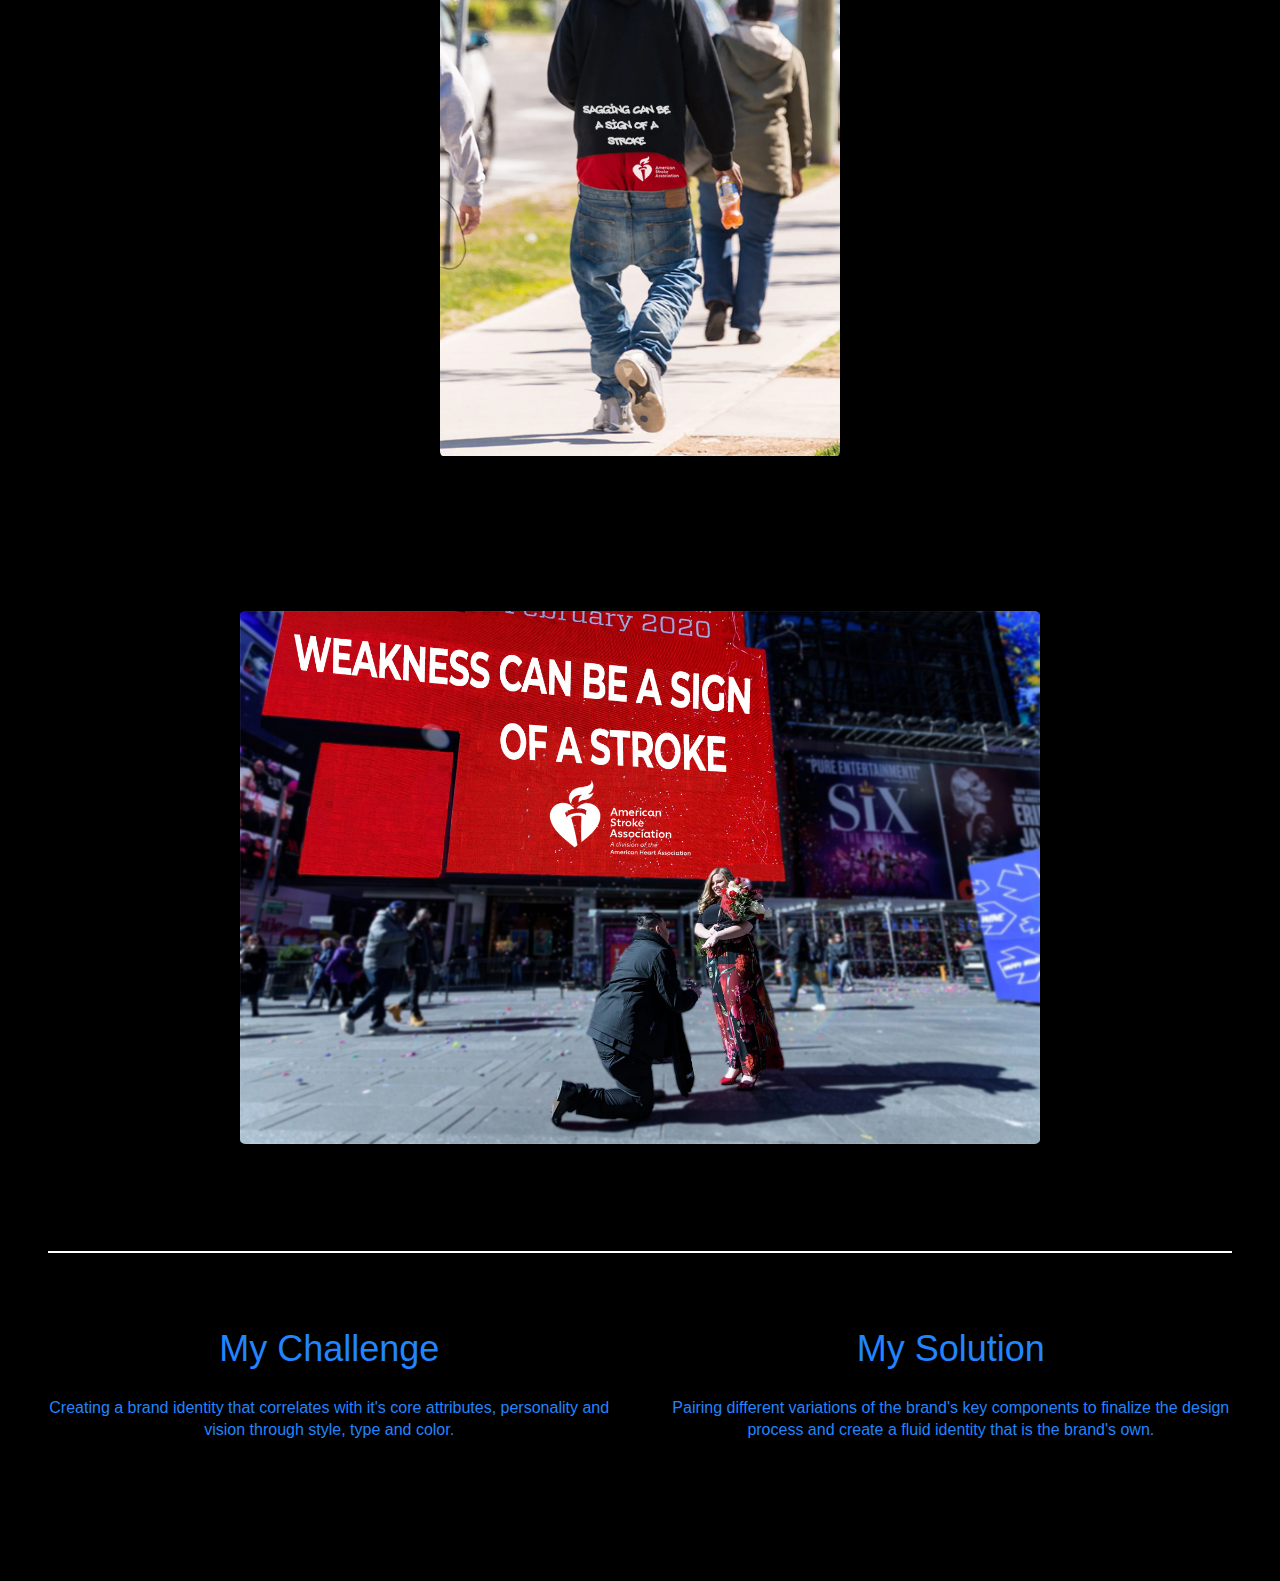
==== commit 7085b2a7: "commit" ====
--- a/americanstrokeassociation.html
+++ b/americanstrokeassociation.html
@@ -48,6 +48,7 @@
     <hr class="line lime">
 
     <h2>Guerilla Marketing</h2>
+    <p>Guerilla marketing is an unconventional approach to spreading brand awareness and publicity often in public environments in unique and distinctive ways of display which intrigues and catches the audiences attention.  Below are some examples of my guerilla marketing approach for the American Stroke Association showcasing aphasia, drooping and hemiparesis.</p>
 
     <div>
         <div class="row">
@@ -61,7 +62,22 @@
     </div>
     <div>
         <div class="row">
-            <img src="img/weaknessguerilla copy.jpg" alt="photo of weakness guerilla" width="800" height="1200">
+            <img src="img/weaknessguerilla copy.jpg" alt="photo of weakness guerilla" width="800" height="1200"
+            class="shimmy-up medium">
+        </div>
+    </div>
+
+    <hr class="line">
+
+    <div class="row">
+        <div class="cloumn one-half">
+            <h2>My Challenge</h2>
+                <p>Creating a brand identity that correlates with it's core attributes, personality and vision through style, type and color.</p>
+        </div>
+
+        <div class="cloumn one-half">
+            <h2>My Solution</h2>
+                <p>Pairing different variations of the brand's key components to finalize the design process and create a fluid identity that is the brand's own.</p>
         </div>
     </div>
 </body>
--- a/css/style.css
+++ b/css/style.css
@@ -138,7 +138,7 @@
 
   hr.line.lime{
     border: none;
-    border: 1px solid rgb(39, 187, 19);
+    border: 1px solid rgb(255, 207, 34);
     margin: 3em 0;
   }
 
@@ -484,8 +484,12 @@
   }
 
   .page-portfolioentry.psaannouncement {
-    color: greenyellow;
+    color: rgb(34, 133, 255);
     background-color: rgb(0, 0, 0);
+  }
+
+  .page-portfolioentry.psaannouncement h1 {
+    border-color: rgb(255, 207, 34);
   }
 
   .page-portfolioentry.psaannouncement img {
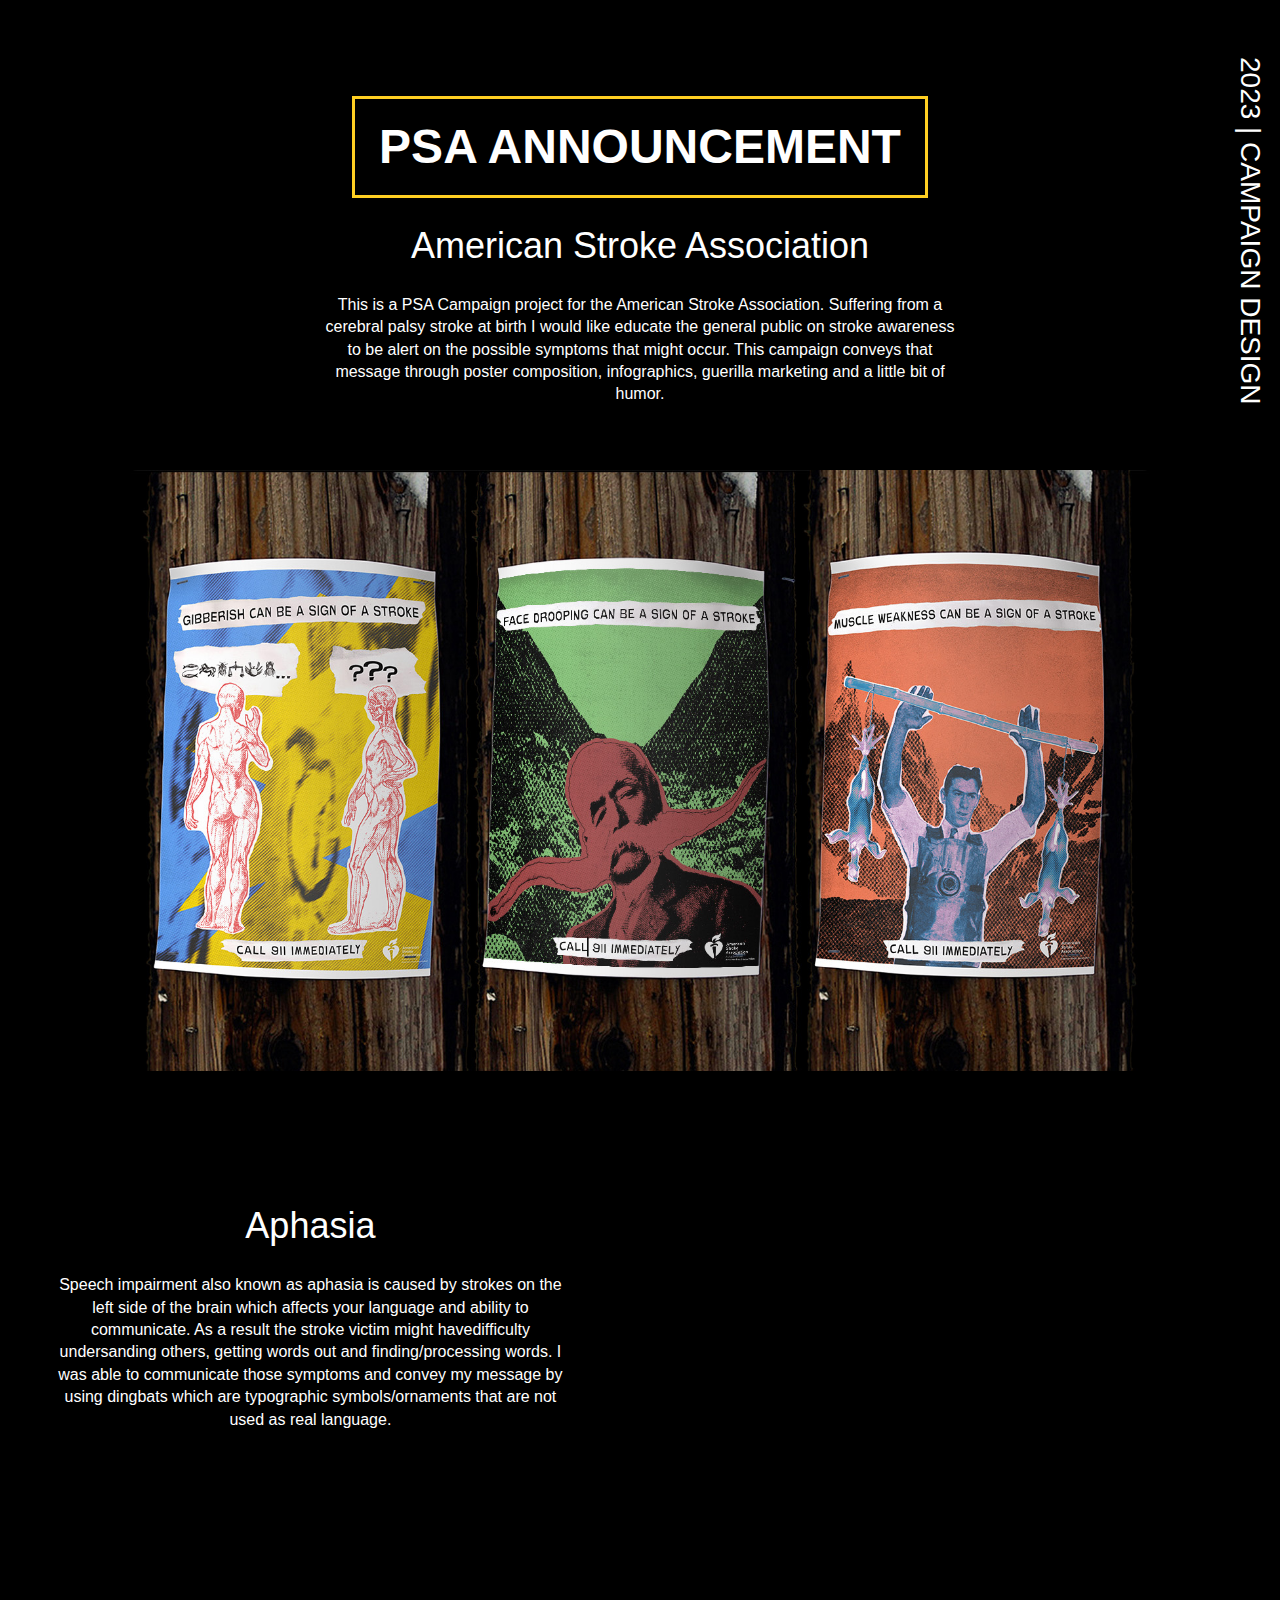
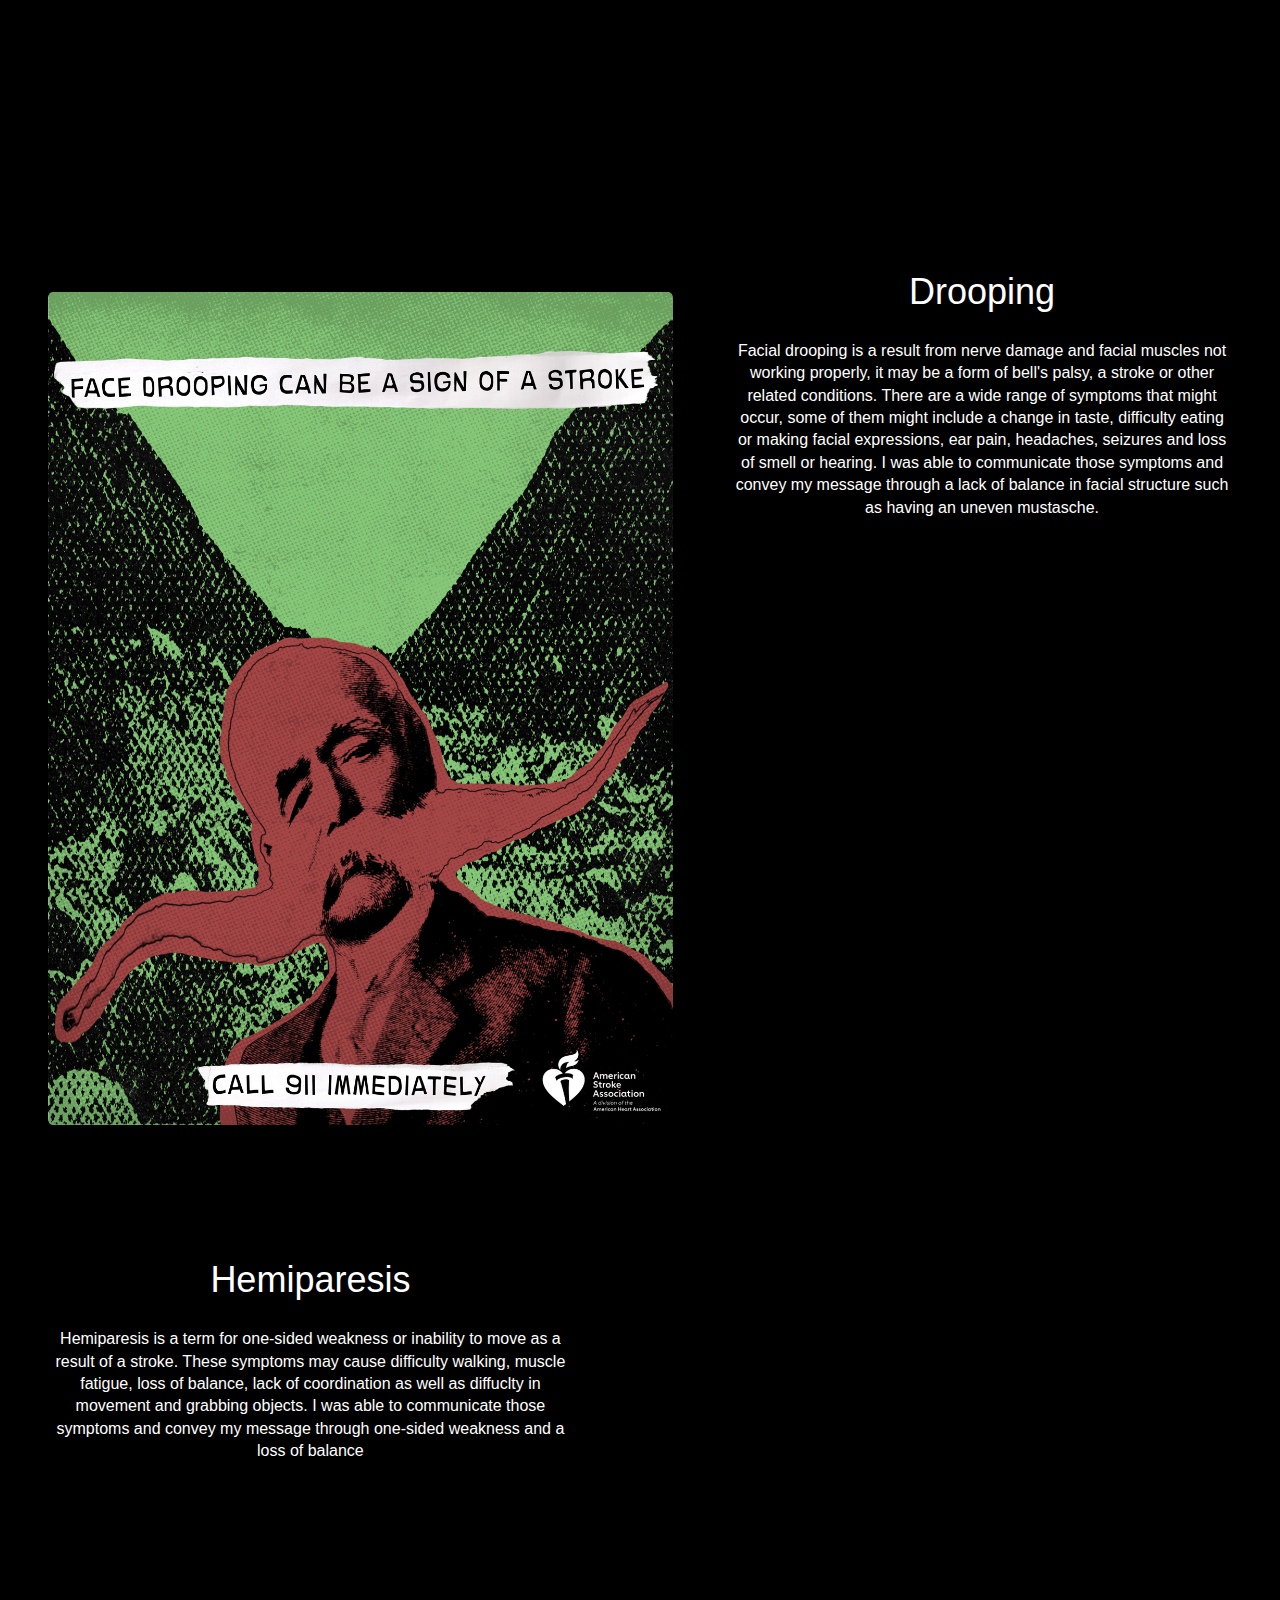
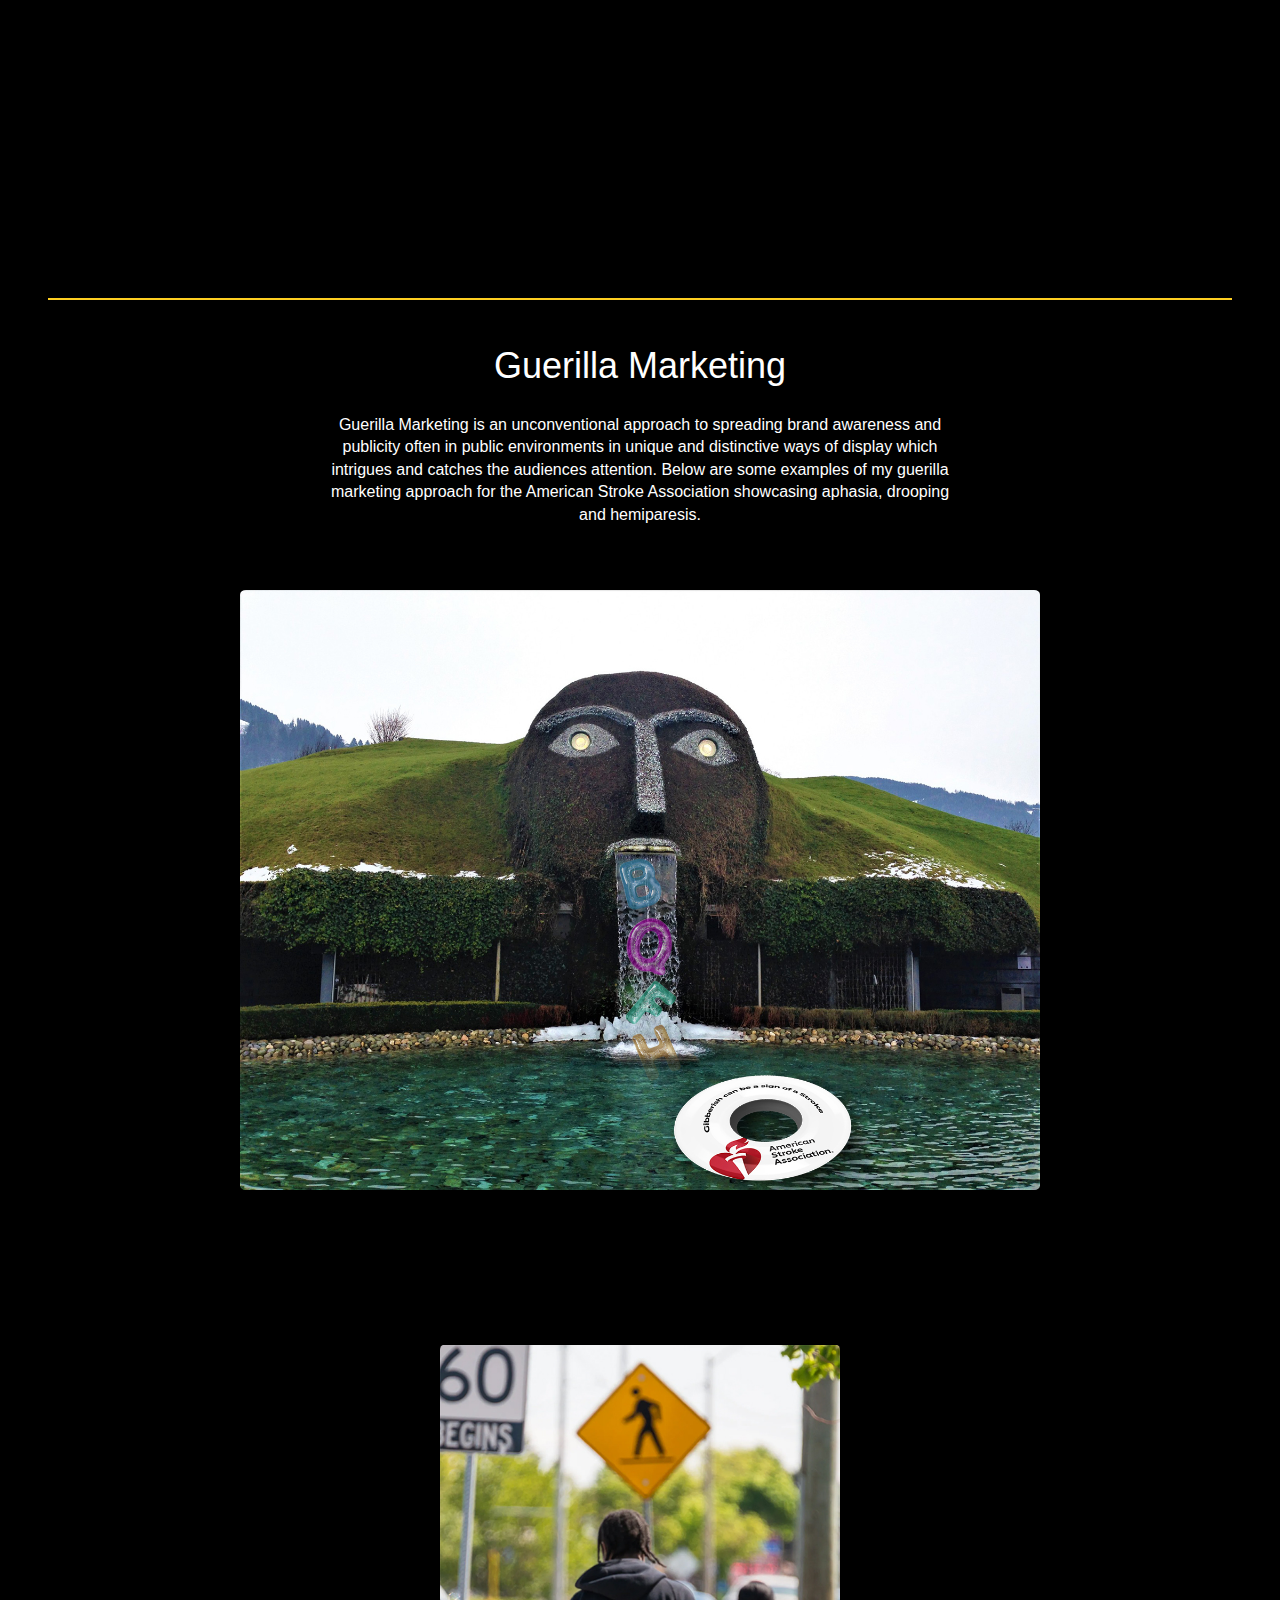
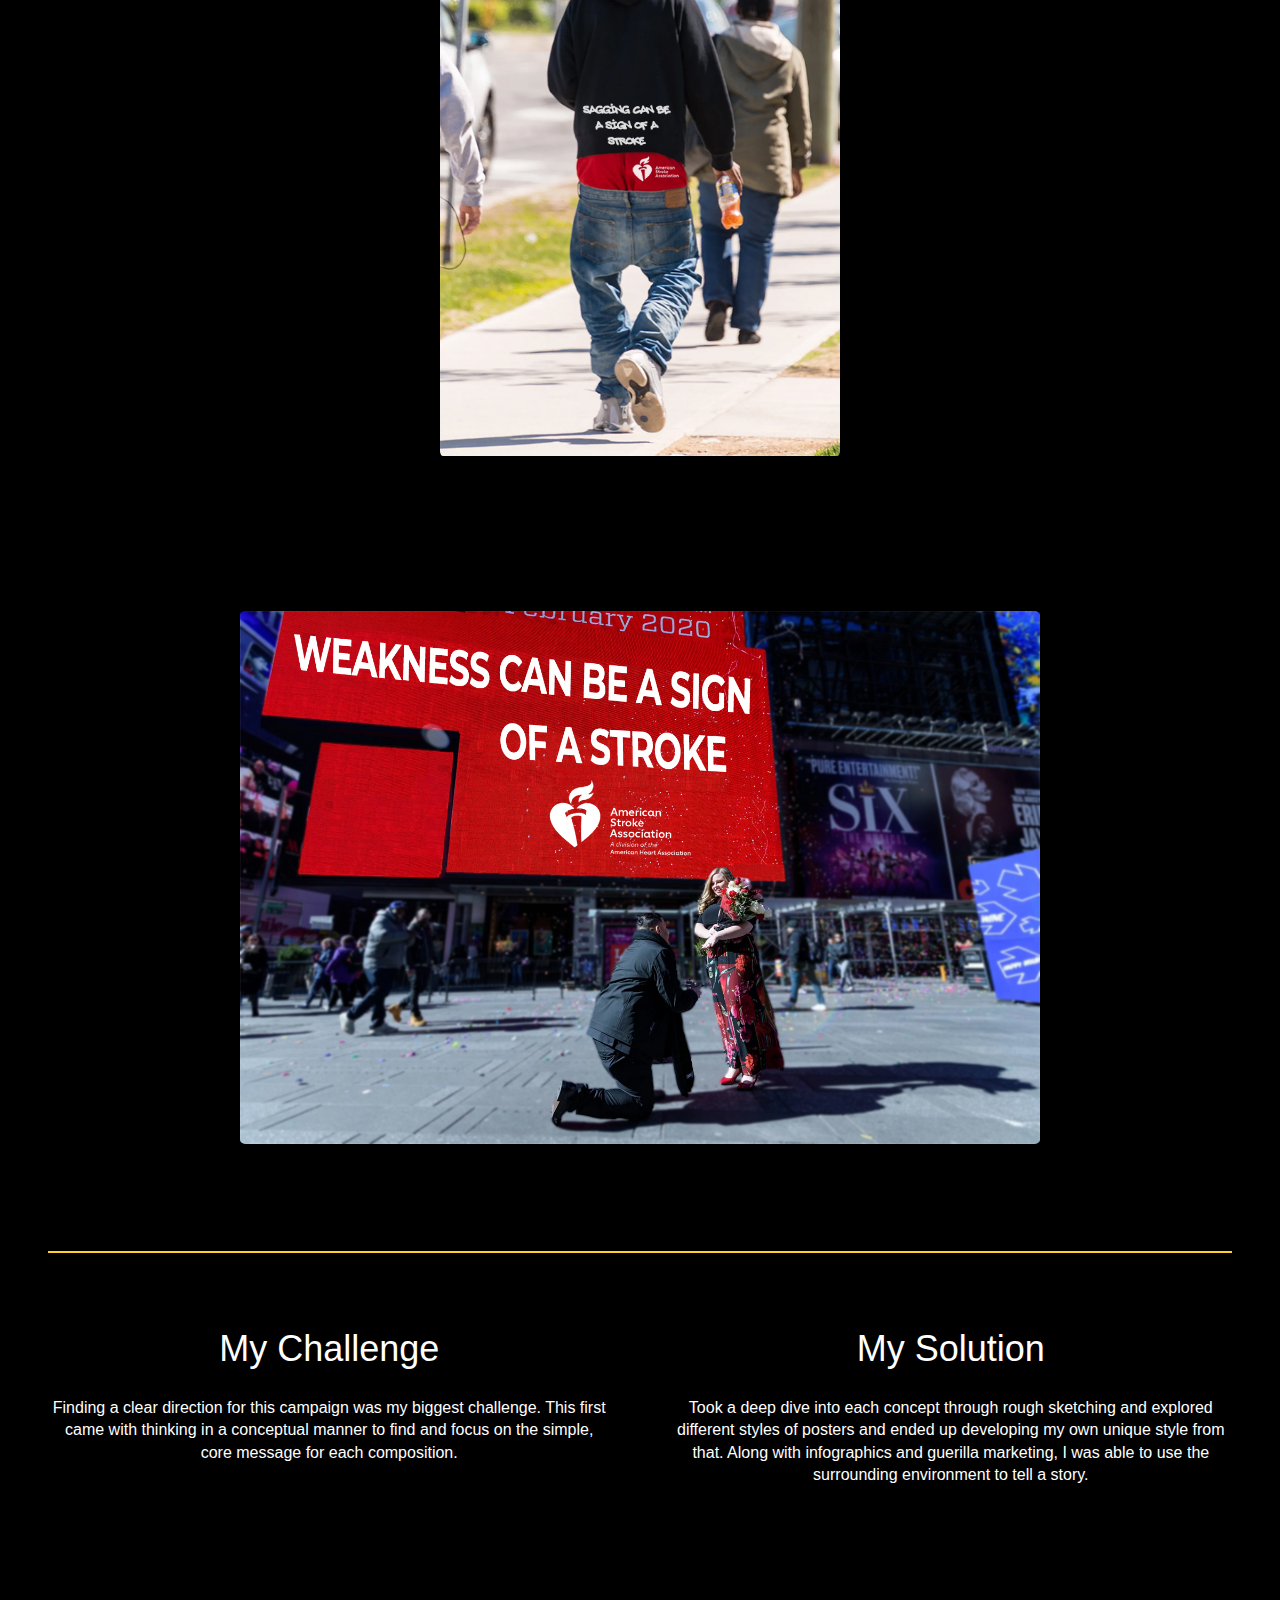
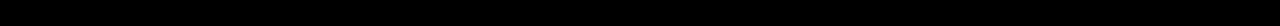
==== commit a6e4daf6: "commit" ====
--- a/americanstrokeassociation.html
+++ b/americanstrokeassociation.html
@@ -45,10 +45,10 @@
         </div>
     </div>
 
-    <hr class="line lime">
+    <hr class="line yellow">
 
     <h2>Guerilla Marketing</h2>
-    <p>Guerilla marketing is an unconventional approach to spreading brand awareness and publicity often in public environments in unique and distinctive ways of display which intrigues and catches the audiences attention.  Below are some examples of my guerilla marketing approach for the American Stroke Association showcasing aphasia, drooping and hemiparesis.</p>
+    <p>Guerilla Marketing is an unconventional approach to spreading brand awareness and publicity often in public environments in unique and distinctive ways of display which intrigues and catches the audiences attention.  Below are some examples of my guerilla marketing approach for the American Stroke Association showcasing aphasia, drooping and hemiparesis.</p>
 
     <div>
         <div class="row">
@@ -67,17 +67,17 @@
         </div>
     </div>
 
-    <hr class="line">
+    <hr class="line yellow">
 
     <div class="row">
         <div class="cloumn one-half">
             <h2>My Challenge</h2>
-                <p>Creating a brand identity that correlates with it's core attributes, personality and vision through style, type and color.</p>
+                <p>Finding a clear direction for this campaign was my biggest challenge.  This first came with thinking in a conceptual manner to find and focus on the simple, core message for each composition.</p>
         </div>
 
         <div class="cloumn one-half">
             <h2>My Solution</h2>
-                <p>Pairing different variations of the brand's key components to finalize the design process and create a fluid identity that is the brand's own.</p>
+                <p>Took a deep dive into each concept through rough sketching and explored different styles of posters and ended up developing my own unique style from that.  Along with infographics and guerilla marketing, I was able to use the surrounding environment to tell a story.</p>
         </div>
     </div>
 </body>
--- a/css/style.css
+++ b/css/style.css
@@ -136,7 +136,7 @@
     margin: 3em 0;
   }
 
-  hr.line.lime{
+  hr.line.yellow {
     border: none;
     border: 1px solid rgb(255, 207, 34);
     margin: 3em 0;
@@ -484,7 +484,7 @@
   }
 
   .page-portfolioentry.psaannouncement {
-    color: rgb(34, 133, 255);
+    color: rgb(255, 255, 255);
     background-color: rgb(0, 0, 0);
   }
 
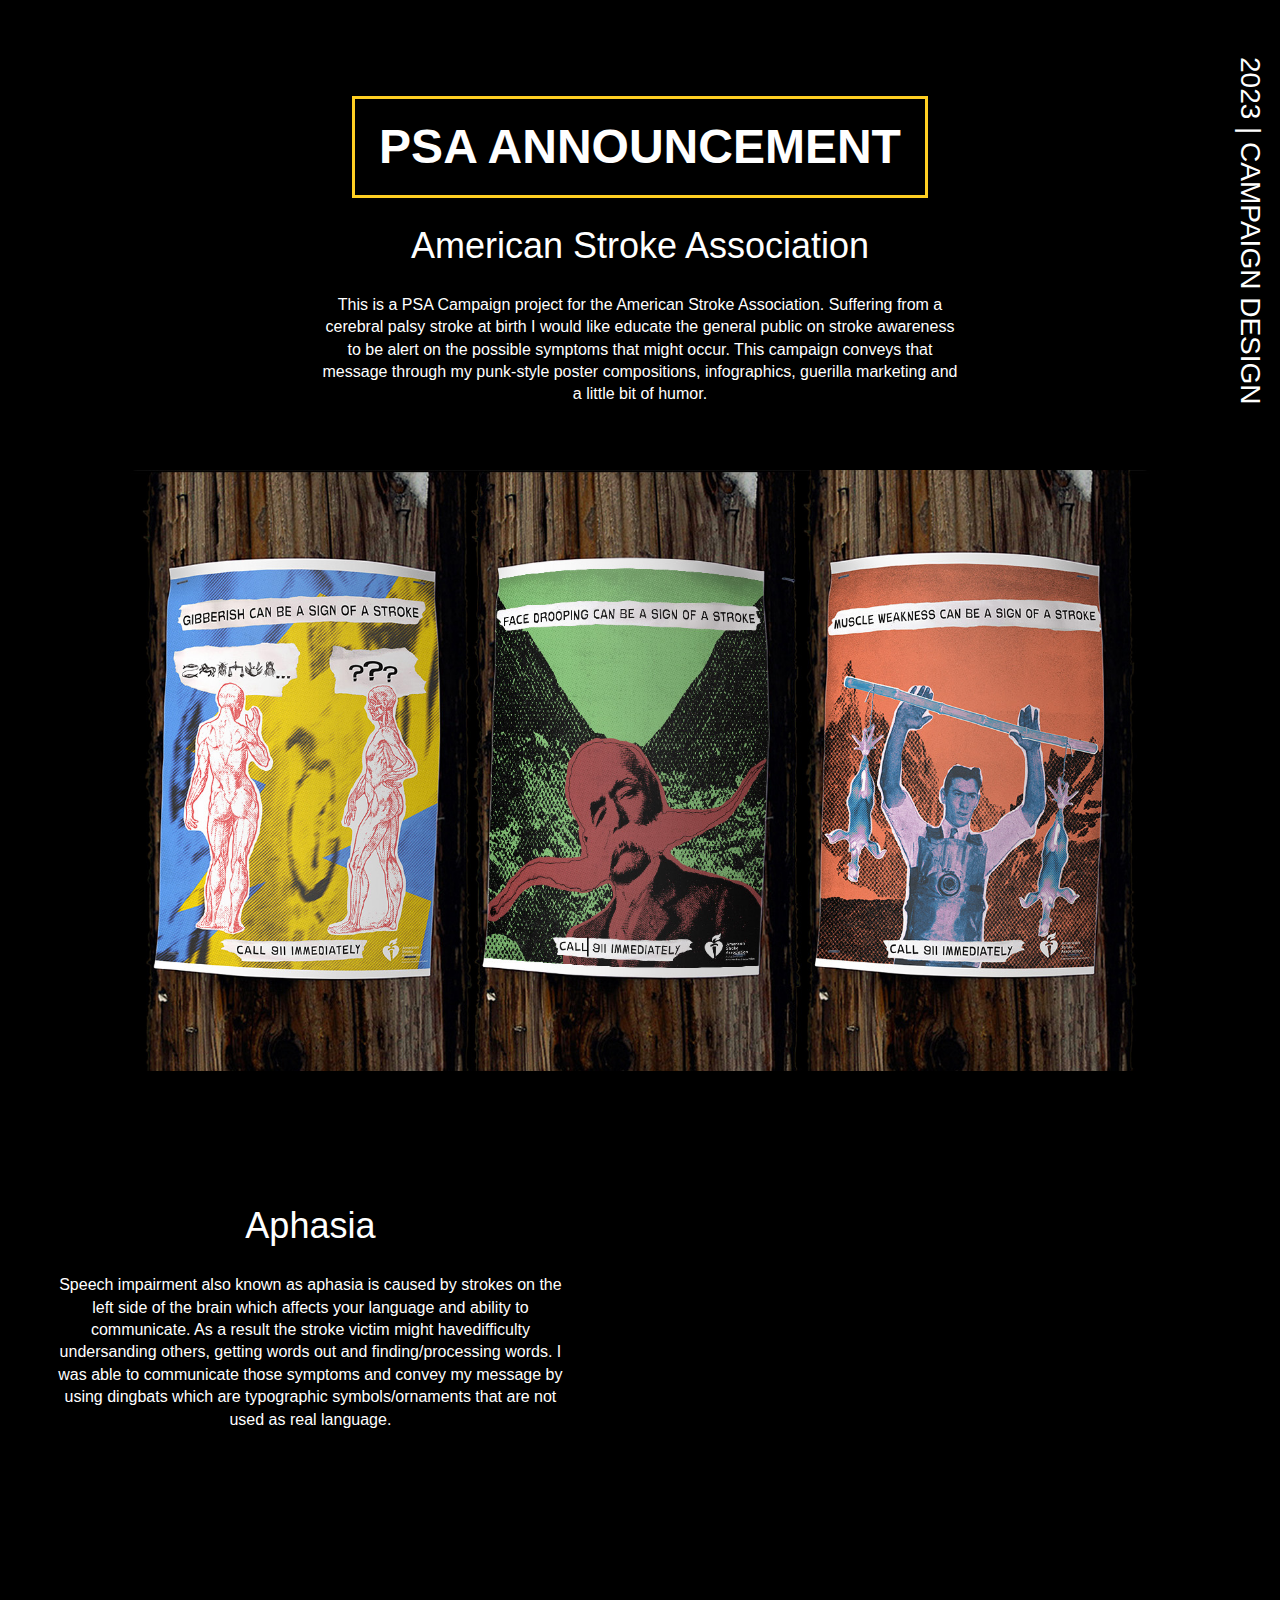
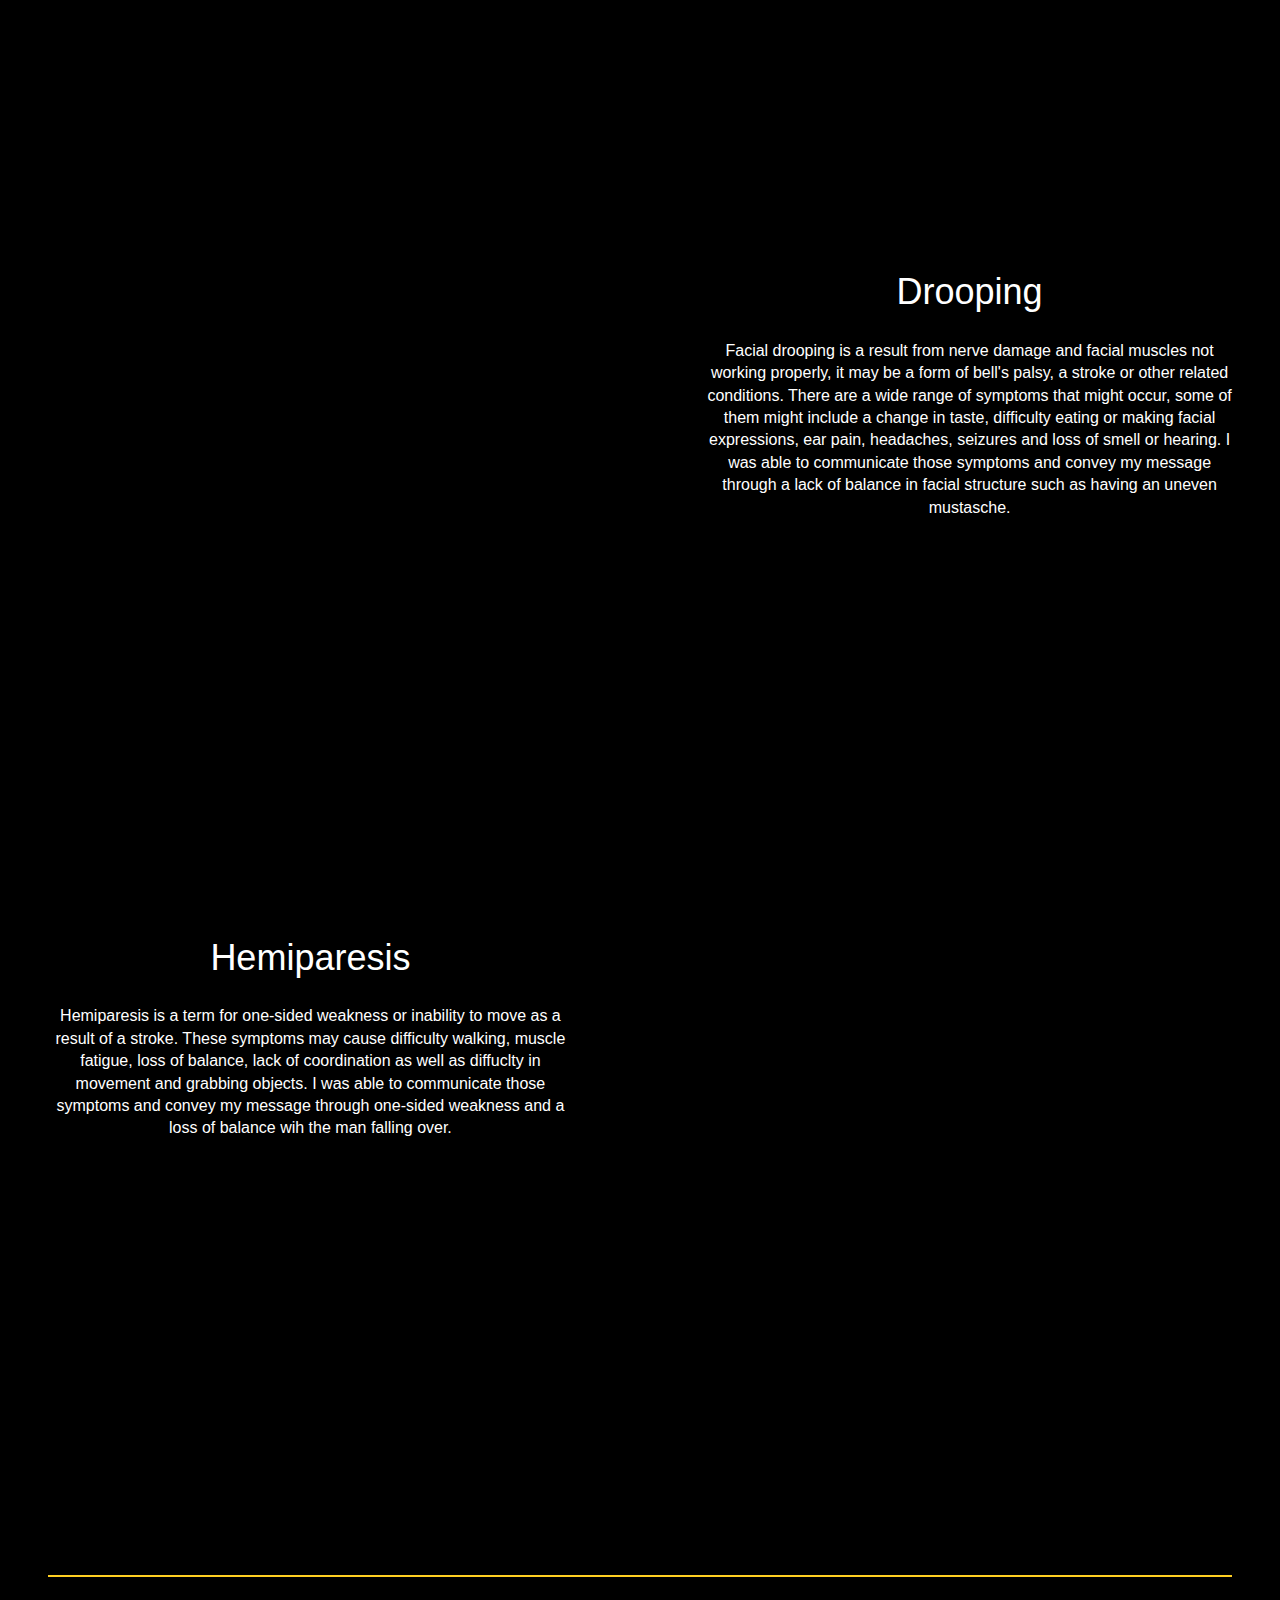
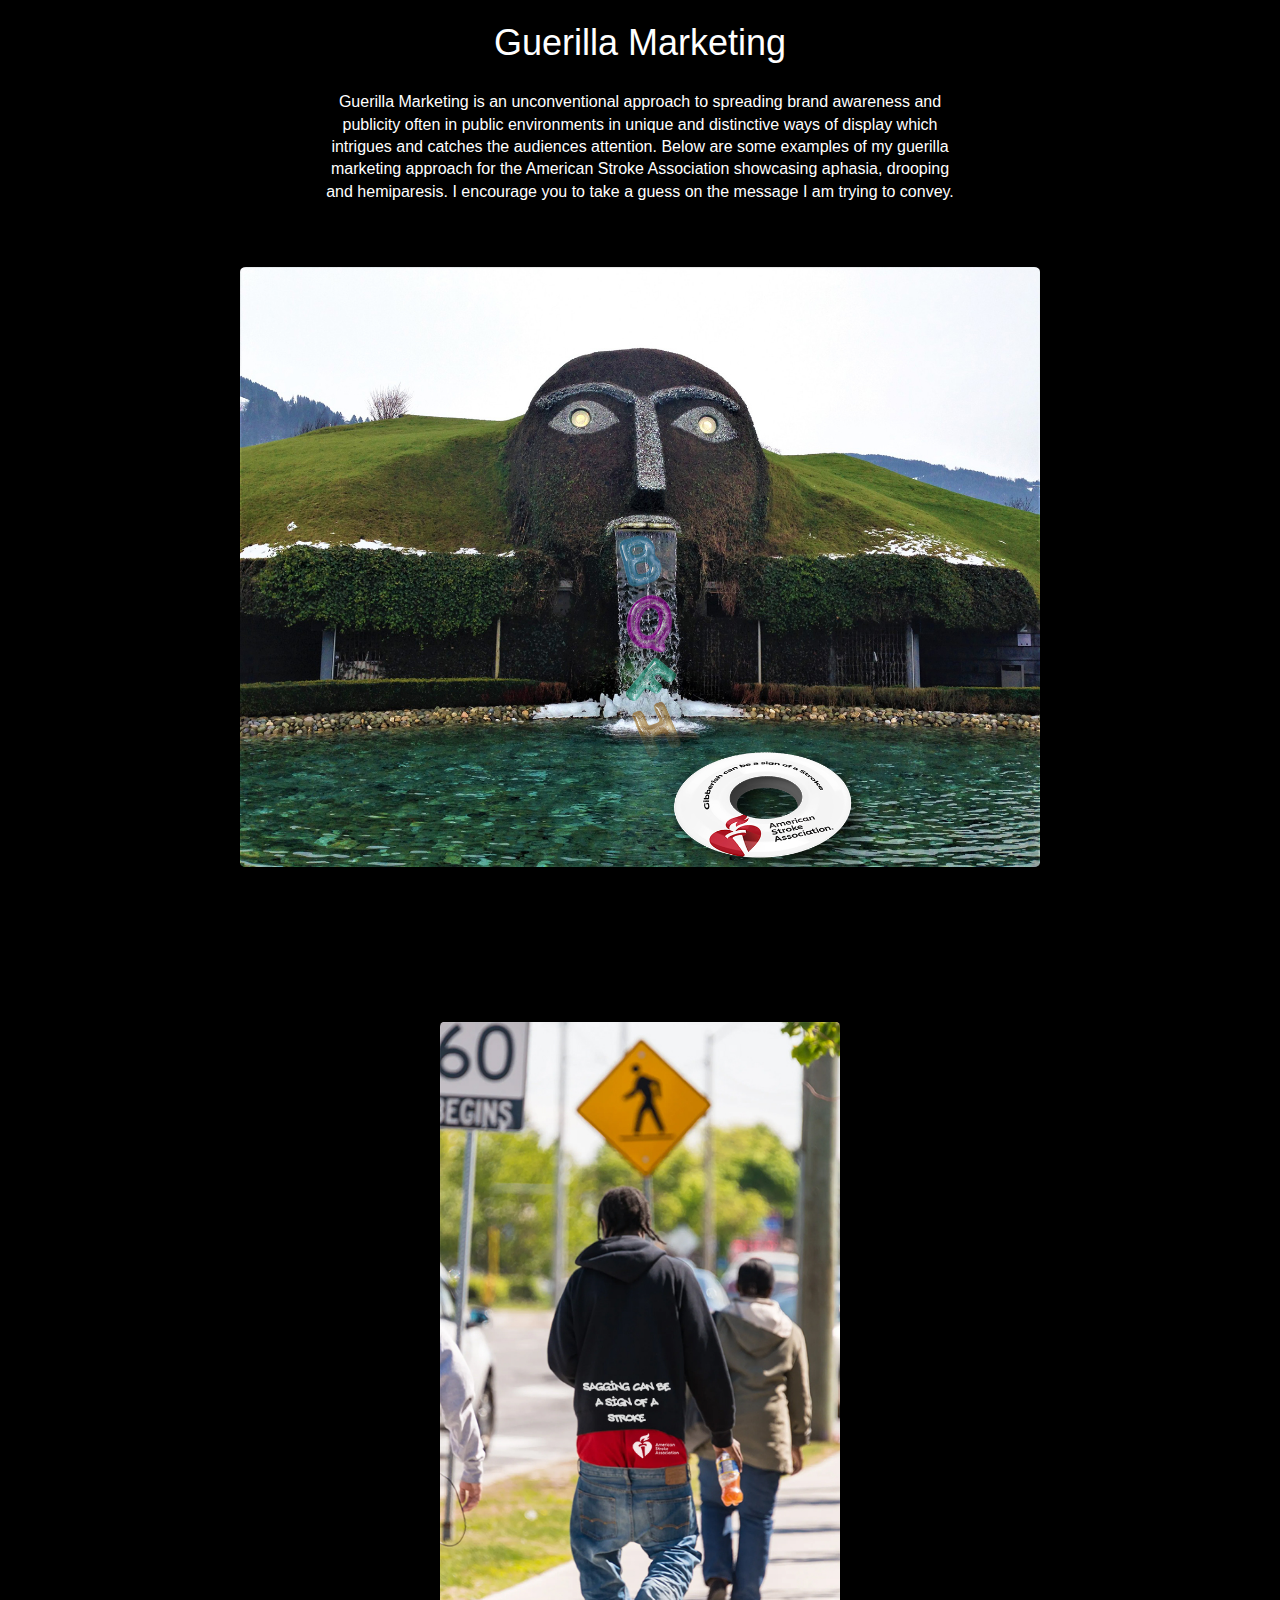
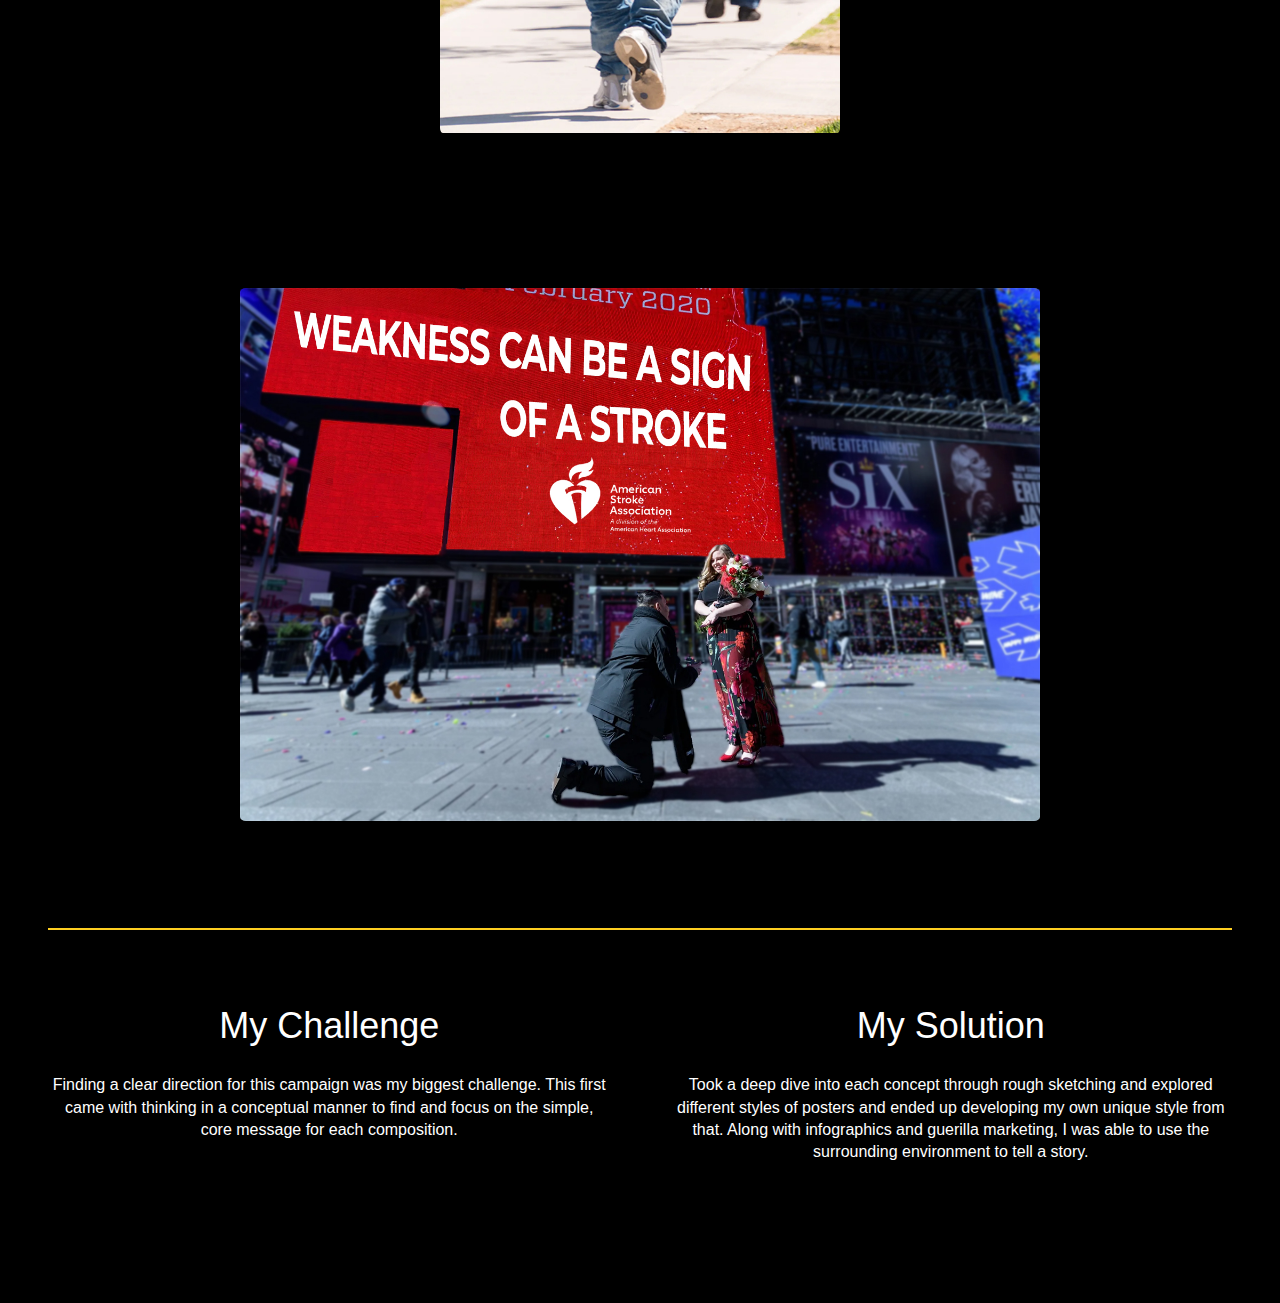
==== commit 1d366659: "commit" ====
--- a/americanstrokeassociation.html
+++ b/americanstrokeassociation.html
@@ -12,7 +12,7 @@
     <h1>PSA ANNOUNCEMENT</h1>
     <h2>American Stroke Association</h2>
     <h3>2023 | CAMPAIGN DESIGN</h3>
-    <p>This is a PSA Campaign project for the American Stroke Association. Suffering from a cerebral palsy stroke at birth I would like educate the general public on stroke awareness to be alert on the possible symptoms that might occur.  This campaign conveys that message through poster composition, infographics, guerilla marketing and a little bit of humor. </p>
+    <p>This is a PSA Campaign project for the American Stroke Association. Suffering from a cerebral palsy stroke at birth I would like educate the general public on stroke awareness to be alert on the possible symptoms that might occur.  This campaign conveys that message through my punk-style poster compositions, infographics, guerilla marketing and a little bit of humor. </p>
     <div class="row">
         <img src="img/strokepoleposters.jpg" alt="link to palmbalm-pdf" width="1020" height="80">
     </div>
@@ -28,8 +28,8 @@
     </div>
     <div class="row">
         <div class="cloumn one-half">
-            <img src="img/paralysisposter.jpg" alt="photo of paralysis poster" width="800" height="1200">
-        </div>
+            <embed type="video/webm" src="img/paralysisvideo.mp4" width="600" height="600">
+    </div>
         <div class="cloumn one-half">
             <h2>Drooping</h2>
                 <p>Facial drooping is a result from nerve damage and facial muscles not working properly, it may be a form of bell's palsy, a stroke or other related conditions. There are a wide range of symptoms that might occur, some of them might include a change in taste, difficulty eating or making facial expressions, ear pain, headaches, seizures and loss of smell or hearing.  I was able to communicate those symptoms and convey my message through a lack of balance in facial structure such as having an uneven mustasche.</p>
@@ -38,7 +38,7 @@
     <div class="row">
         <div class="cloumn one-half">
             <h2>Hemiparesis</h2>
-                <p>Hemiparesis is a term for one-sided weakness or inability to move as a result of a stroke.  These symptoms may cause difficulty walking, muscle fatigue, loss of balance, lack of coordination as well as diffuclty in movement and grabbing objects. I was able to communicate those symptoms and convey my message through one-sided weakness and a loss of balance</p>
+                <p>Hemiparesis is a term for one-sided weakness or inability to move as a result of a stroke.  These symptoms may cause difficulty walking, muscle fatigue, loss of balance, lack of coordination as well as diffuclty in movement and grabbing objects. I was able to communicate those symptoms and convey my message through one-sided weakness and a loss of balance wih the man falling over.</p>
         </div>
         <div class="cloumn one-half">
             <embed type="video/webm" src="img/weaknessvideo.mp4" width="600" height="600">
@@ -48,7 +48,7 @@
     <hr class="line yellow">
 
     <h2>Guerilla Marketing</h2>
-    <p>Guerilla Marketing is an unconventional approach to spreading brand awareness and publicity often in public environments in unique and distinctive ways of display which intrigues and catches the audiences attention.  Below are some examples of my guerilla marketing approach for the American Stroke Association showcasing aphasia, drooping and hemiparesis.</p>
+    <p>Guerilla Marketing is an unconventional approach to spreading brand awareness and publicity often in public environments in unique and distinctive ways of display which intrigues and catches the audiences attention.  Below are some examples of my guerilla marketing approach for the American Stroke Association showcasing aphasia, drooping and hemiparesis.  I encourage you to take a guess on the message I am trying to convey.</p>
 
     <div>
         <div class="row">
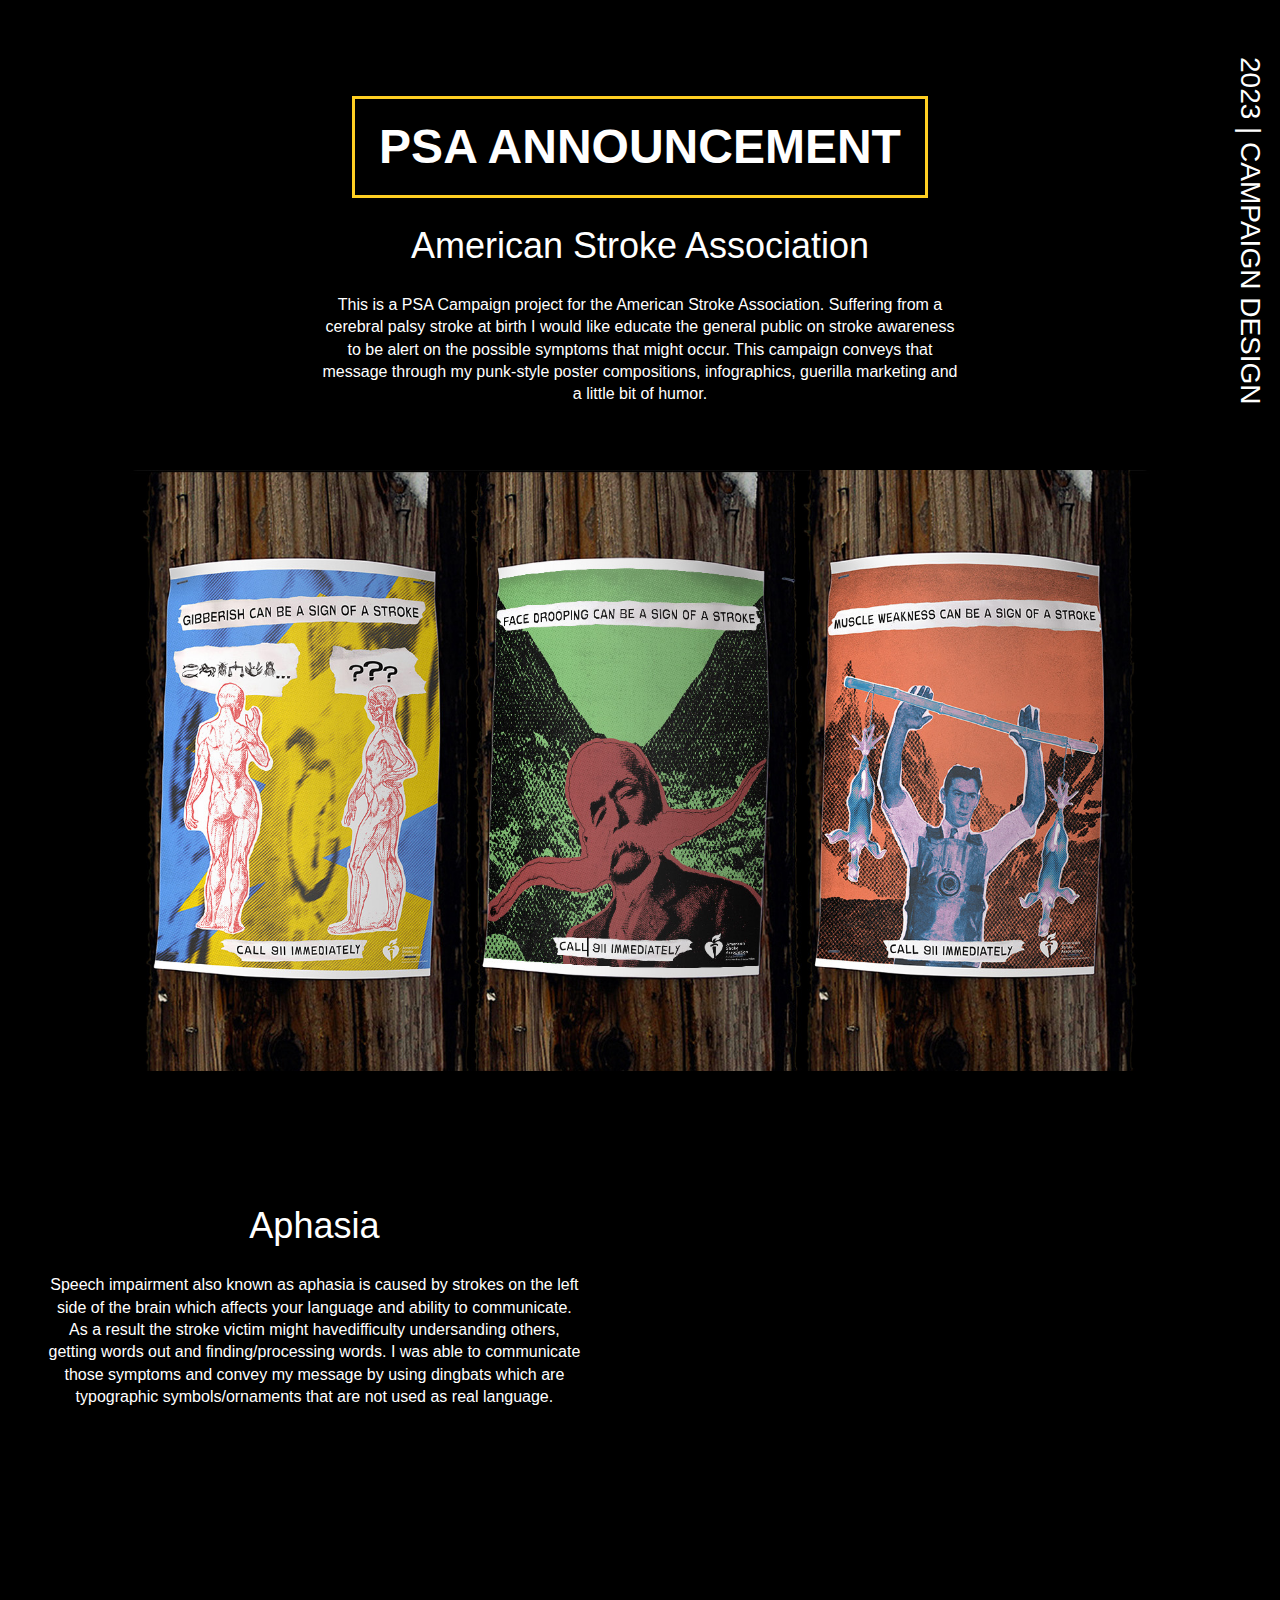
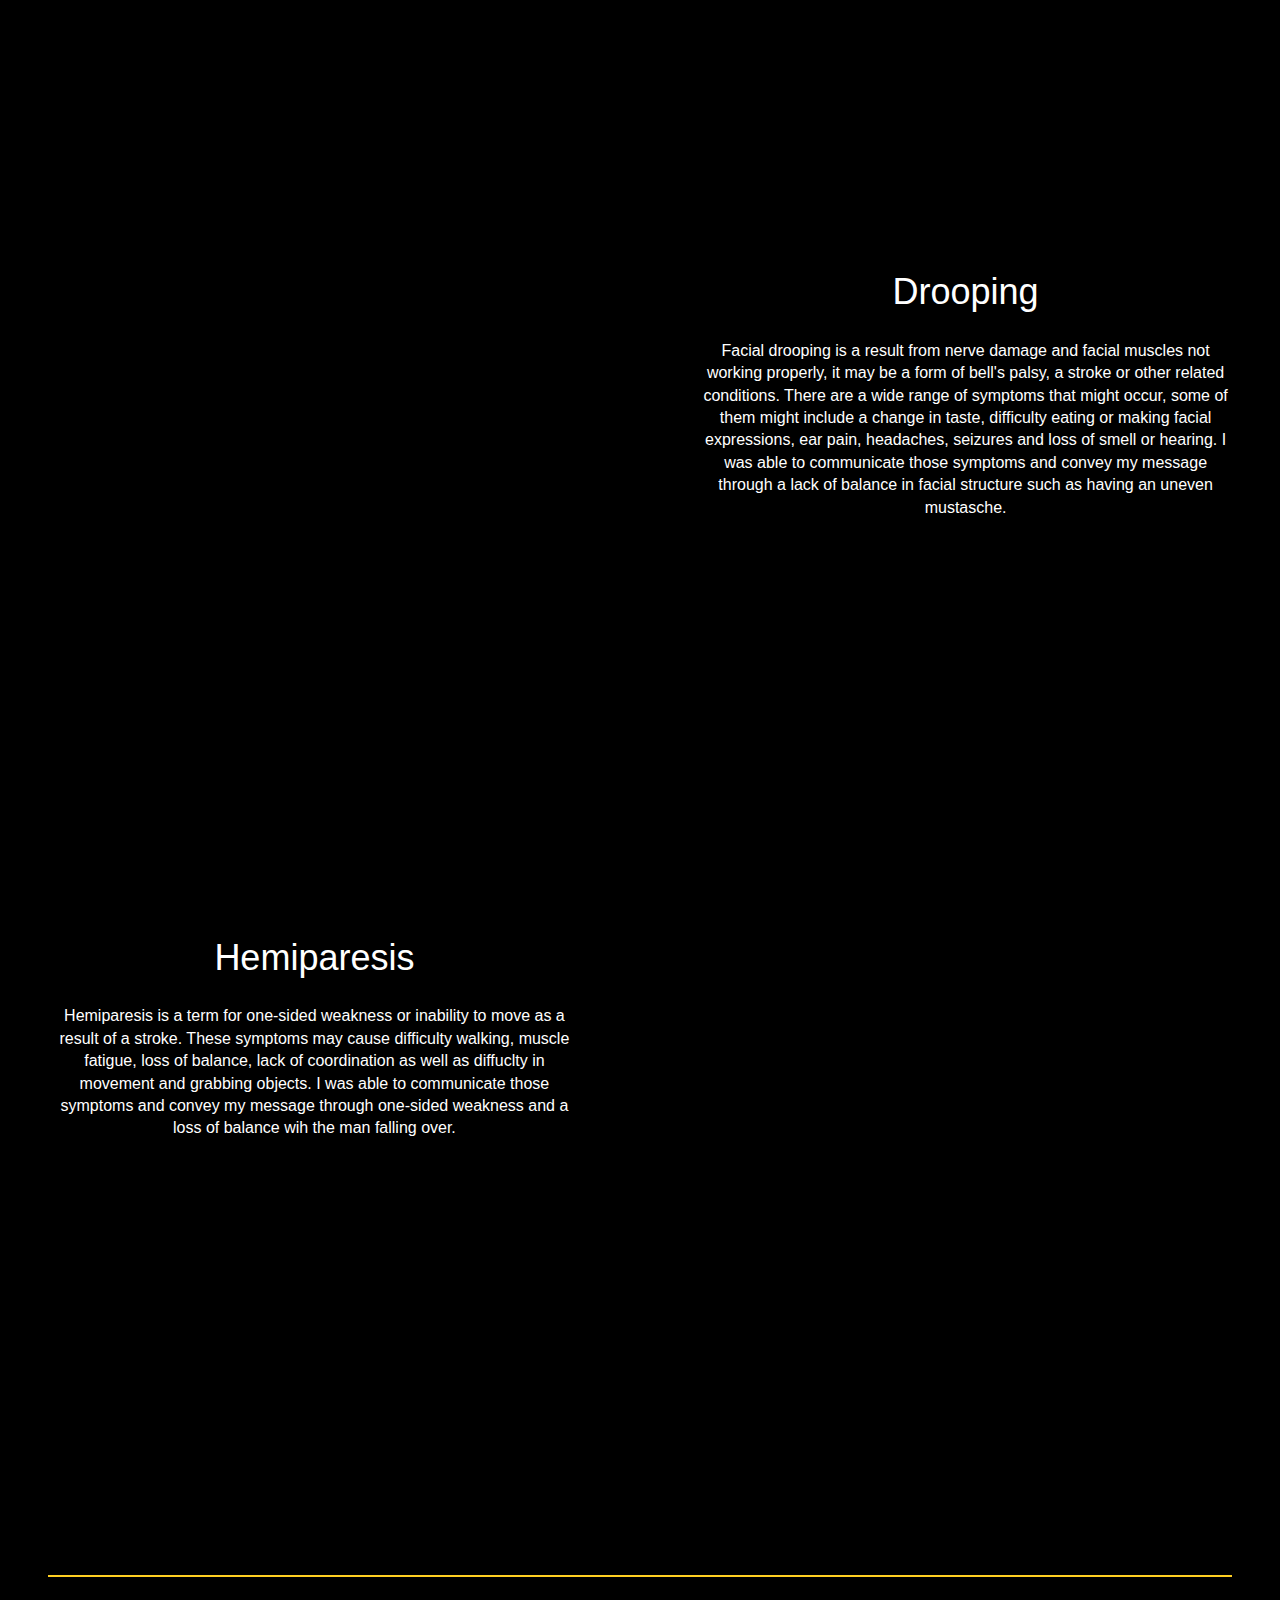
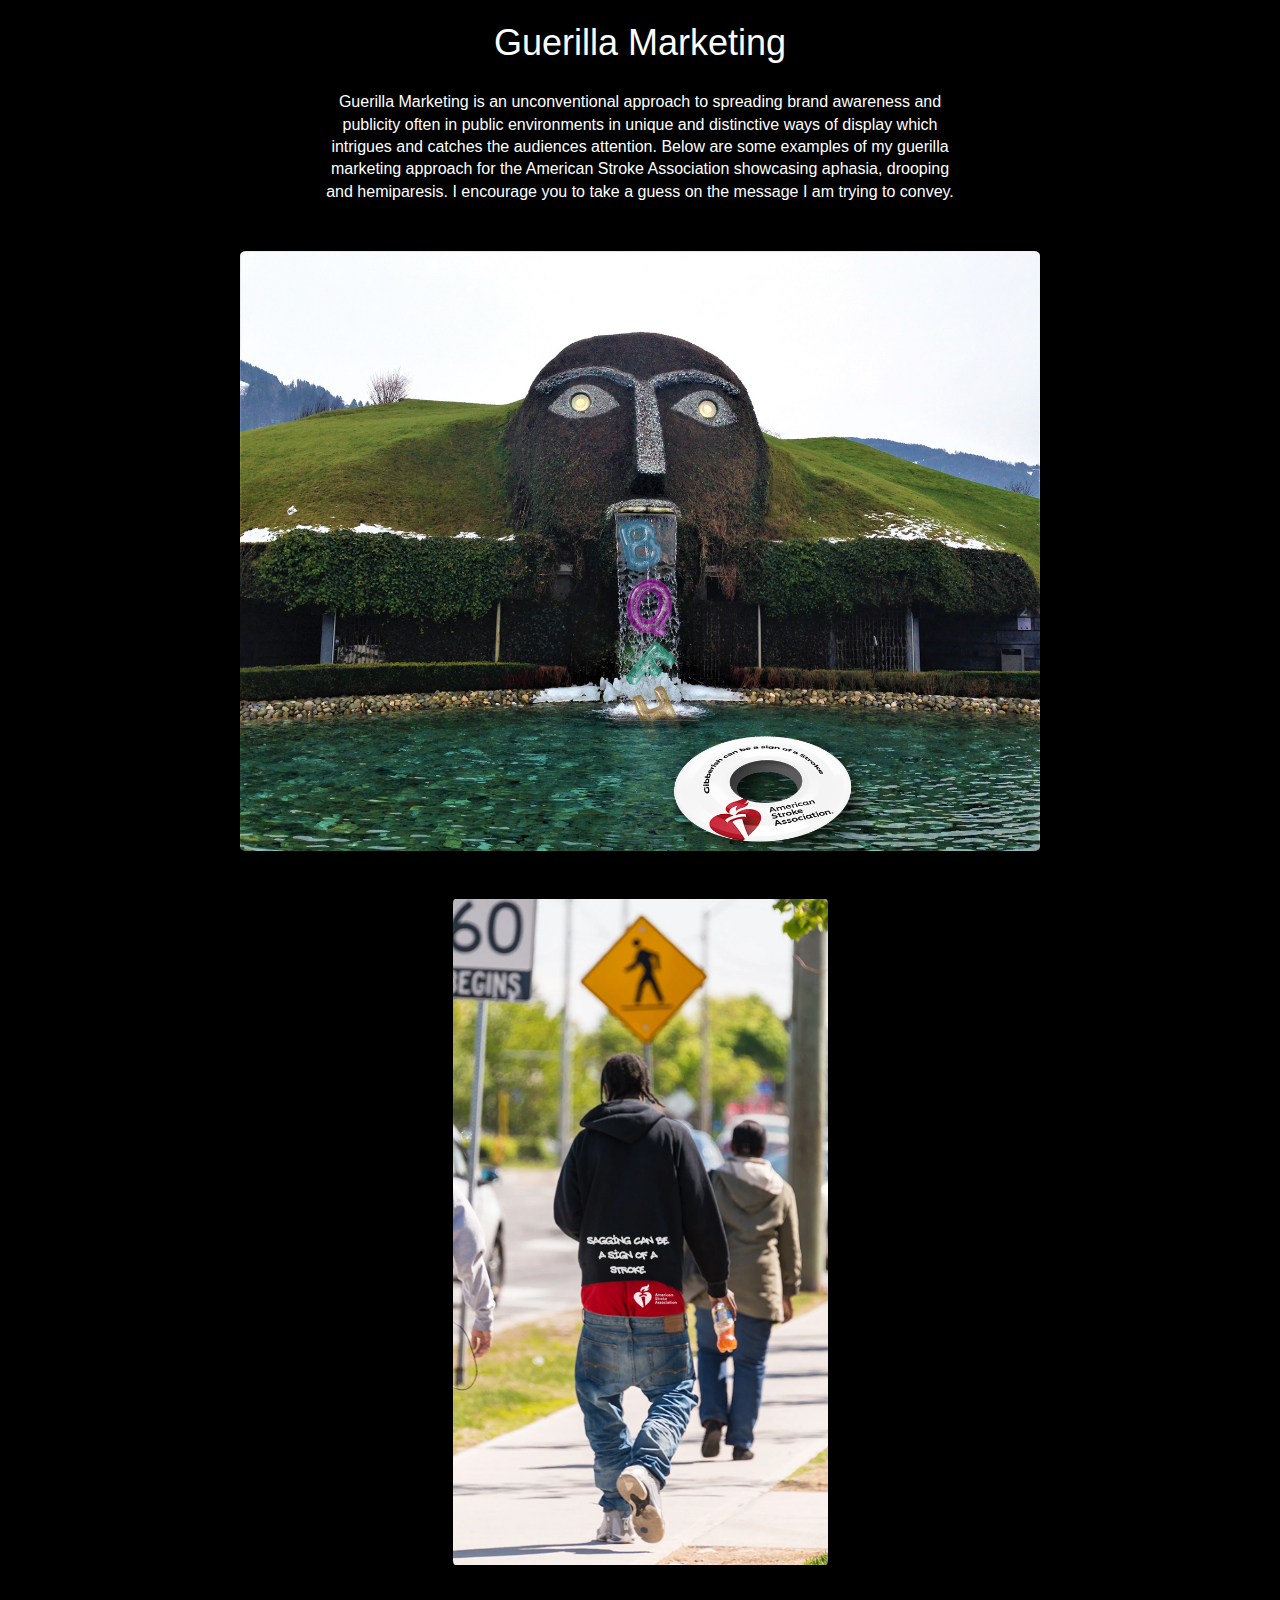
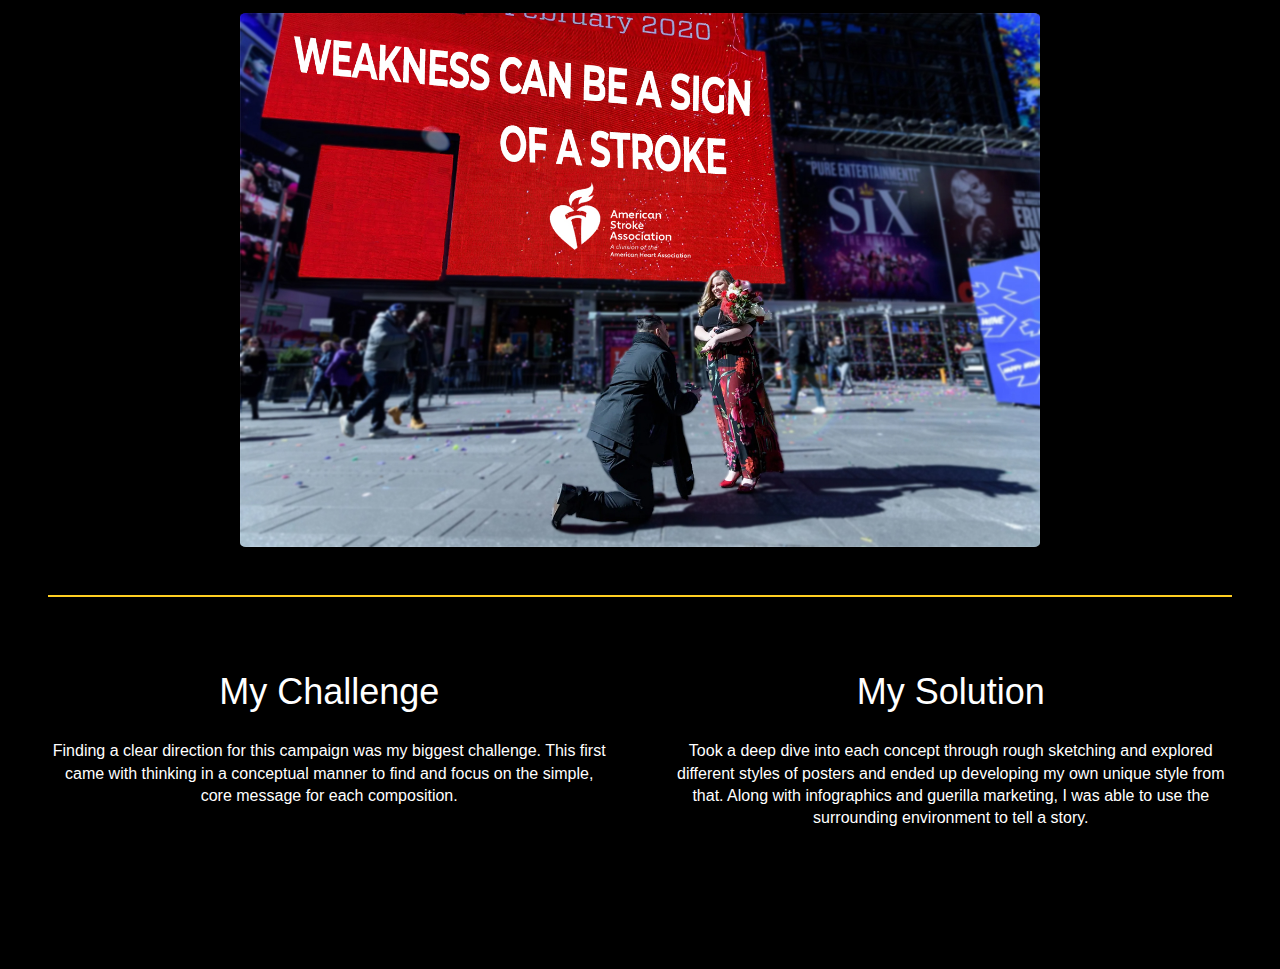
==== commit d7ff0602: "commit" ====
--- a/americanstrokeassociation.html
+++ b/americanstrokeassociation.html
@@ -17,30 +17,30 @@
         <img src="img/strokepoleposters.jpg" alt="link to palmbalm-pdf" width="1020" height="80">
     </div>
 
-    <div class="row">
-        <div class="cloumn one-half">
+    <div class="row auto-fit psa">
+        <div class="column one-half">
             <h2>Aphasia</h2>
                 <p>Speech impairment also known as aphasia is caused by strokes on the left side of the brain which affects your language and ability to communicate.  As a result the stroke victim might havedifficulty undersanding others, getting words out and finding/processing words.  I was able to communicate those symptoms and convey my message by using dingbats which are typographic symbols/ornaments that are not used as real language.</p>
         </div>
-        <div class="cloumn one-half">
+        <div class="column one-half">
                 <embed type="video/webm" src="img/speechvideo.mp4" width="600" height="600">
         </div>
     </div>
-    <div class="row">
-        <div class="cloumn one-half">
+    <div class="row auto-fit psa">
+        <div class="column one-half">
             <embed type="video/webm" src="img/paralysisvideo.mp4" width="600" height="600">
     </div>
-        <div class="cloumn one-half">
+        <div class="column one-half">
             <h2>Drooping</h2>
                 <p>Facial drooping is a result from nerve damage and facial muscles not working properly, it may be a form of bell's palsy, a stroke or other related conditions. There are a wide range of symptoms that might occur, some of them might include a change in taste, difficulty eating or making facial expressions, ear pain, headaches, seizures and loss of smell or hearing.  I was able to communicate those symptoms and convey my message through a lack of balance in facial structure such as having an uneven mustasche.</p>
         </div>
     </div>
-    <div class="row">
-        <div class="cloumn one-half">
+    <div class="row  auto-fit psa">
+        <div class="column one-half">
             <h2>Hemiparesis</h2>
                 <p>Hemiparesis is a term for one-sided weakness or inability to move as a result of a stroke.  These symptoms may cause difficulty walking, muscle fatigue, loss of balance, lack of coordination as well as diffuclty in movement and grabbing objects. I was able to communicate those symptoms and convey my message through one-sided weakness and a loss of balance wih the man falling over.</p>
         </div>
-        <div class="cloumn one-half">
+        <div class="column one-half">
             <embed type="video/webm" src="img/weaknessvideo.mp4" width="600" height="600">
         </div>
     </div>
@@ -50,32 +50,22 @@
     <h2>Guerilla Marketing</h2>
     <p>Guerilla Marketing is an unconventional approach to spreading brand awareness and publicity often in public environments in unique and distinctive ways of display which intrigues and catches the audiences attention.  Below are some examples of my guerilla marketing approach for the American Stroke Association showcasing aphasia, drooping and hemiparesis.  I encourage you to take a guess on the message I am trying to convey.</p>
 
-    <div>
-        <div class="row">
+    
             <img src="img/speechguerilla copy.jpg" alt="photo of speech guerilla" width="800" height="1200">
-        </div>
-    </div>
-    <div>
-        <div class="row">
-            <img src="img/sagguerilla copy.jpg" alt="photo of sag guerilla" width="400" height="800">
-        </div>
-    </div>
-    <div>
-        <div class="row">
-            <img src="img/weaknessguerilla copy.jpg" alt="photo of weakness guerilla" width="800" height="1200"
-            class="shimmy-up medium">
-        </div>
-    </div>
-
+     
+            <img src="img/sagguerilla copy.jpg" alt="photo of sag guerilla" width="375" height="775">
+    
+            <img src="img/weaknessguerilla copy.jpg" alt="photo of weakness guerilla" width="800" height="1200">
+  
     <hr class="line yellow">
 
     <div class="row">
-        <div class="cloumn one-half">
+        <div class="column one-half">
             <h2>My Challenge</h2>
                 <p>Finding a clear direction for this campaign was my biggest challenge.  This first came with thinking in a conceptual manner to find and focus on the simple, core message for each composition.</p>
         </div>
 
-        <div class="cloumn one-half">
+        <div class="column one-half">
             <h2>My Solution</h2>
                 <p>Took a deep dive into each concept through rough sketching and explored different styles of posters and ended up developing my own unique style from that.  Along with infographics and guerilla marketing, I was able to use the surrounding environment to tell a story.</p>
         </div>
--- a/css/style.css
+++ b/css/style.css
@@ -34,7 +34,7 @@
   font-family: "neue-haas-grotesk-text", sans-serif;
 }
 
-h1, h2, h3, p {
+h1, h2, h3, h4, p {
   margin: 0 0 0.5wm 0;
 }
 
@@ -58,6 +58,13 @@
 }
 
 
+h4 {
+  font-size: 1.25em;
+  line-height: 1em;
+  font-family: "neue-haas-grotesk-text", sans-serif;
+}
+
+
 /* RESPONSIVE IMAGES */
 img {
   max-width: 100%;
@@ -96,16 +103,19 @@
 
   .row .column.one-third {
     width: 33.3333%;
+    display: block;
   }
 
   .row .column.two-thirds {
     width: 66.6666%;
+    display: block;
   }
 
   .row.auto-fit img{
     width: 100%;
     height: 100%;
     object-fit: cover;
+    position: relative;
   }
   .row.auto-fit.bosketmentions img {
     width: 100%;
@@ -113,6 +123,12 @@
     object-fit: cover;
   }
 
+  .row.auto-fit.psa  {
+    width: 100%;
+    height: 90%;
+    object-fit: cover;
+    gap: 5%;
+  }
 
 }
 
@@ -375,12 +391,12 @@
   }
 
   .shimmyup-medium {
-    margin-top: -15vw;
+    margin-top: -10%;
     border: 0px solid red;
   }
 
   .shimmyup-medium2 {
-    margin-top: 10vw;
+    margin-top: 10%;
     border: 0px solid red;
   }
 
@@ -421,7 +437,7 @@
     border-color: #1D81C4;
   }
 
-  .page-portfolioentry.tourismlogo h3.sketches {
+  .page-portfolioentry.tourismlogo h3.twosketches {
     border: none;
     top: 50%;
     right: auto;
@@ -429,20 +445,24 @@
     transform: rotate(-90deg) translate(-50%, -100%);
     transform-origin: left top;
     font-weight: 500;
+    margin: 10em auto;
+    
   }
 
   .page-portfolioentry.tourismlogo img {
     border-radius: .75%;
     margin: 3em auto;
-    padding: 0 4em;
-  }
-
-  .page-portfolioentry.tourismlogo .twosketches {
-    display: grid;
-    grid-template-columns: 64.25% 34.75%;
-    gap: 5%;
-    position: relative;
-    padding-left: 3em;
+    padding: 0 0em;
+
+  }
+
+  @media (min-width: 768px) {
+    .page-portfolioentry.tourismlogo .twosketches {
+      display: grid;
+      grid-template-columns: 64.25% 34.75%;
+      gap: 5%;
+      position: relative;
+    } 
   }
 
 
@@ -459,8 +479,7 @@
     border-radius: .75%;
     margin: 3em auto;
     padding: 0em 0em;
-
-
+    position: relative;
   }
 
   .page-portfolioentry.booktrilogy {
@@ -532,13 +551,15 @@
   text-decoration: none;
   scroll-behavior: smooth;
   padding: 3px; 
-  
 }
 
 .page-home .hero .site-nav a:hover {
   background-color: #f4f87a;
   color: rgb(255, 255, 255);
-}
+  border-radius: 2px;
+  padding: 5px 5px;
+}
+
  /* CONTACT */
 
  .contact {
@@ -564,6 +585,24 @@
 .contact p {
   font-weight: 500;
   }
+
+.contact h4  {
+  font-family: "neue-haas-grotesk-text", sans-serif;
+  font-size: 20px;
+  font-weight: 500;
+  }
+
+.contact a {
+  text-decoration: none;
+  color: #000000;
+}
+
+.contact a:hover {
+  background-color: #f4f87a;
+  color: rgb(255, 255, 255);
+  border-radius: 2px;
+  padding: 3px 3px;
+}
 
 .page-contact .site-nav  li:first-child {
     border-right: 3px solid #E1E57D;
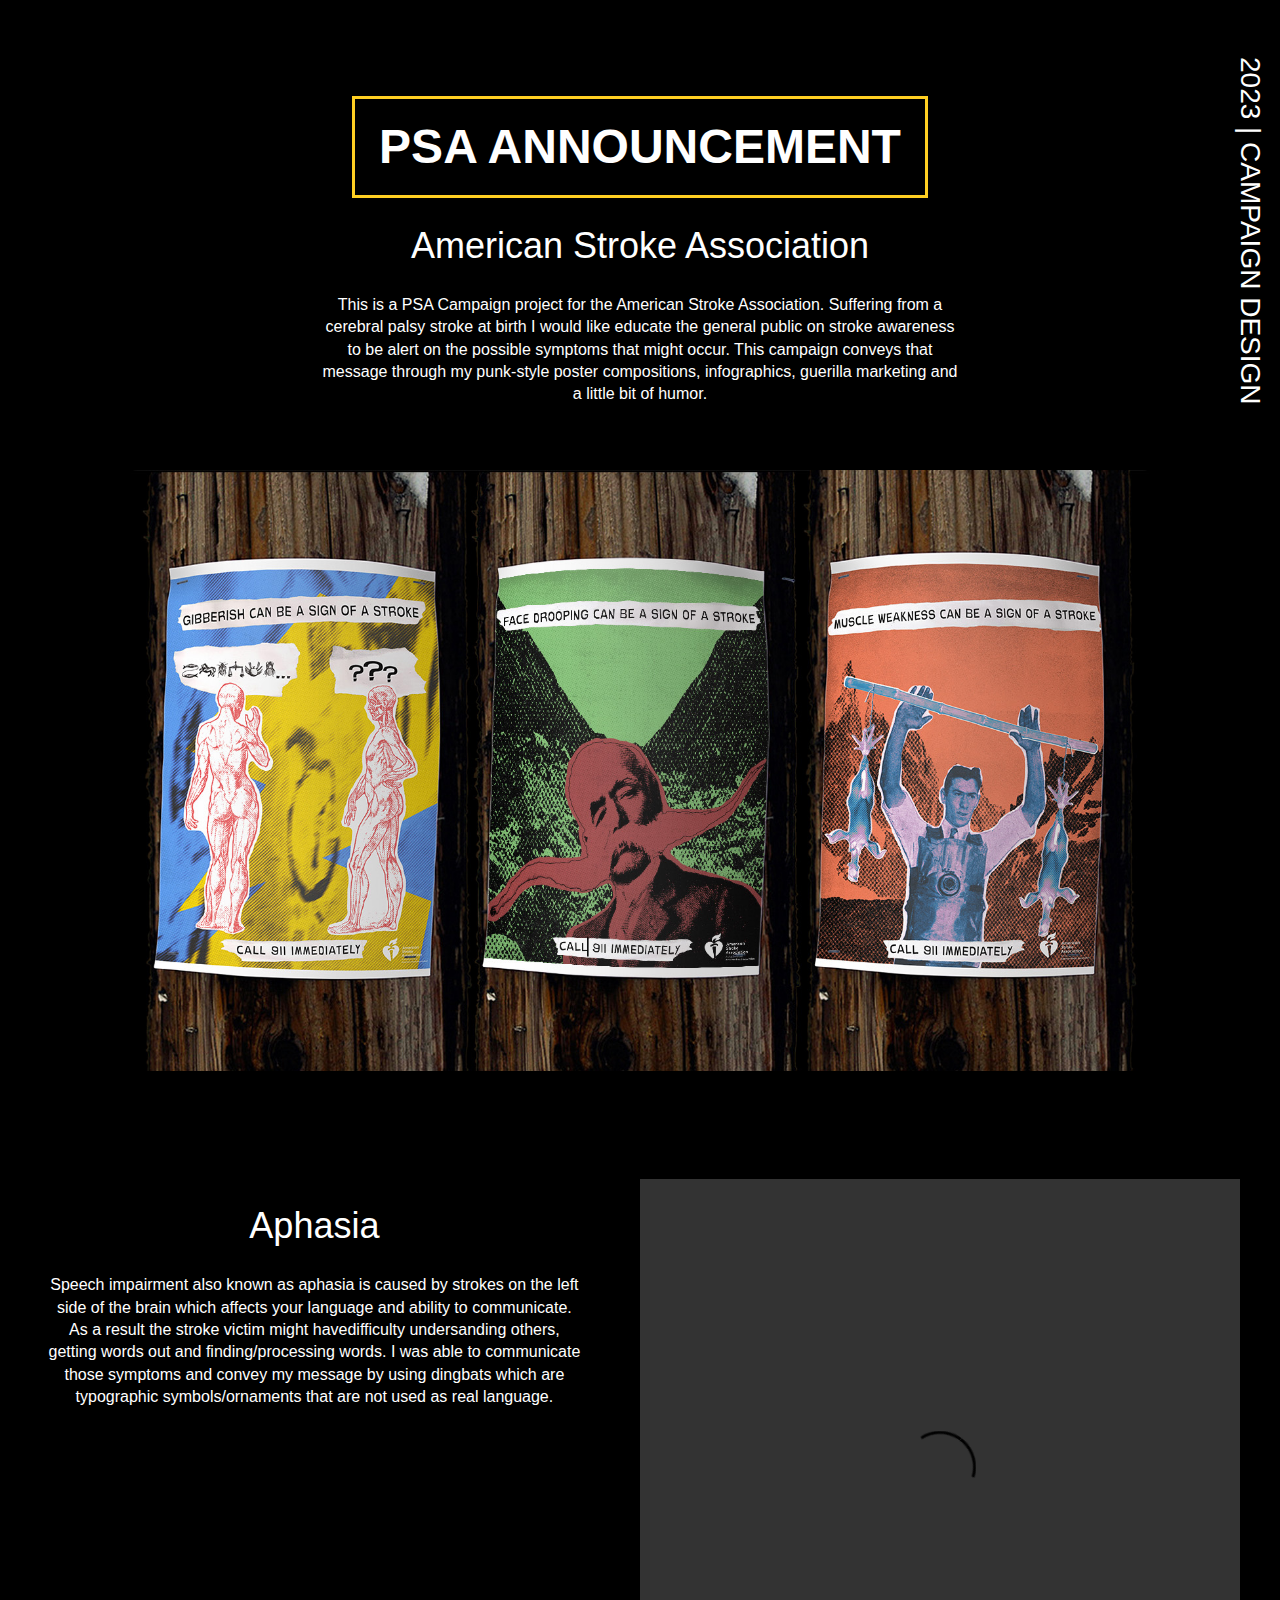
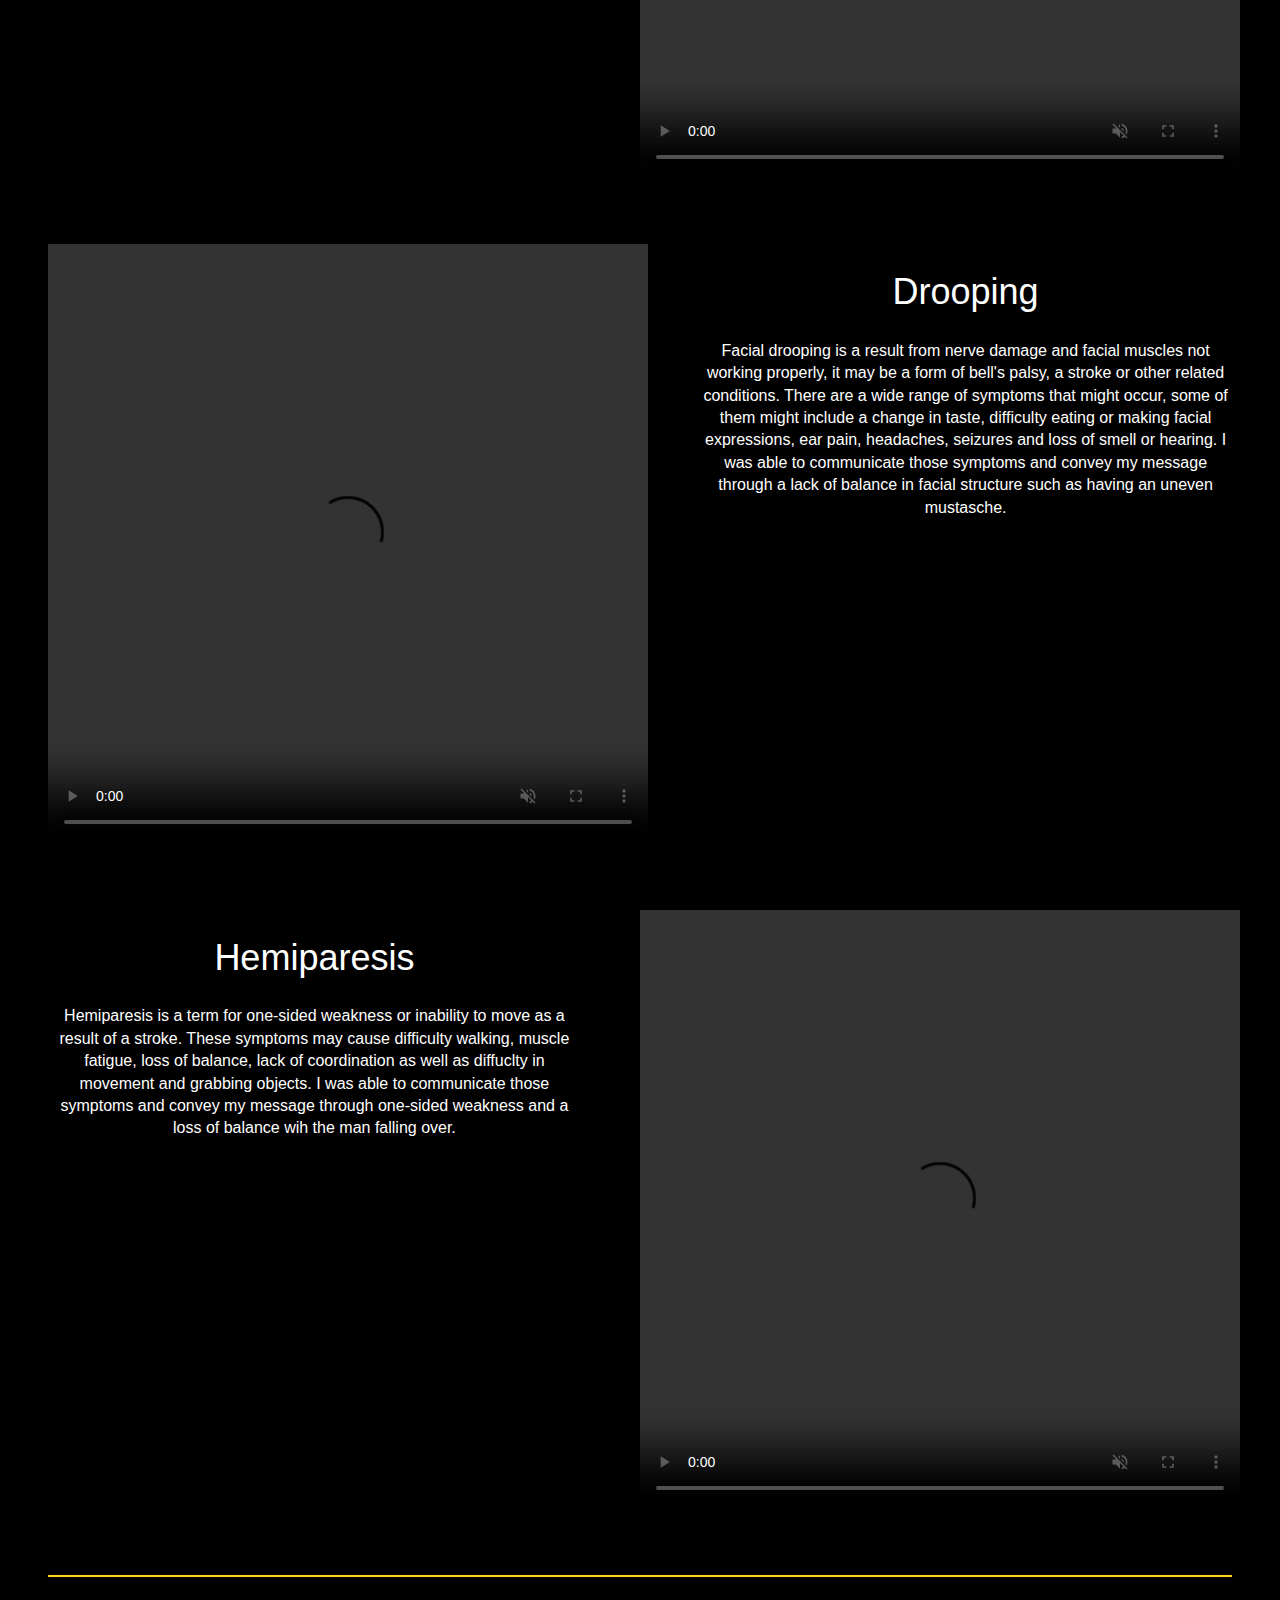
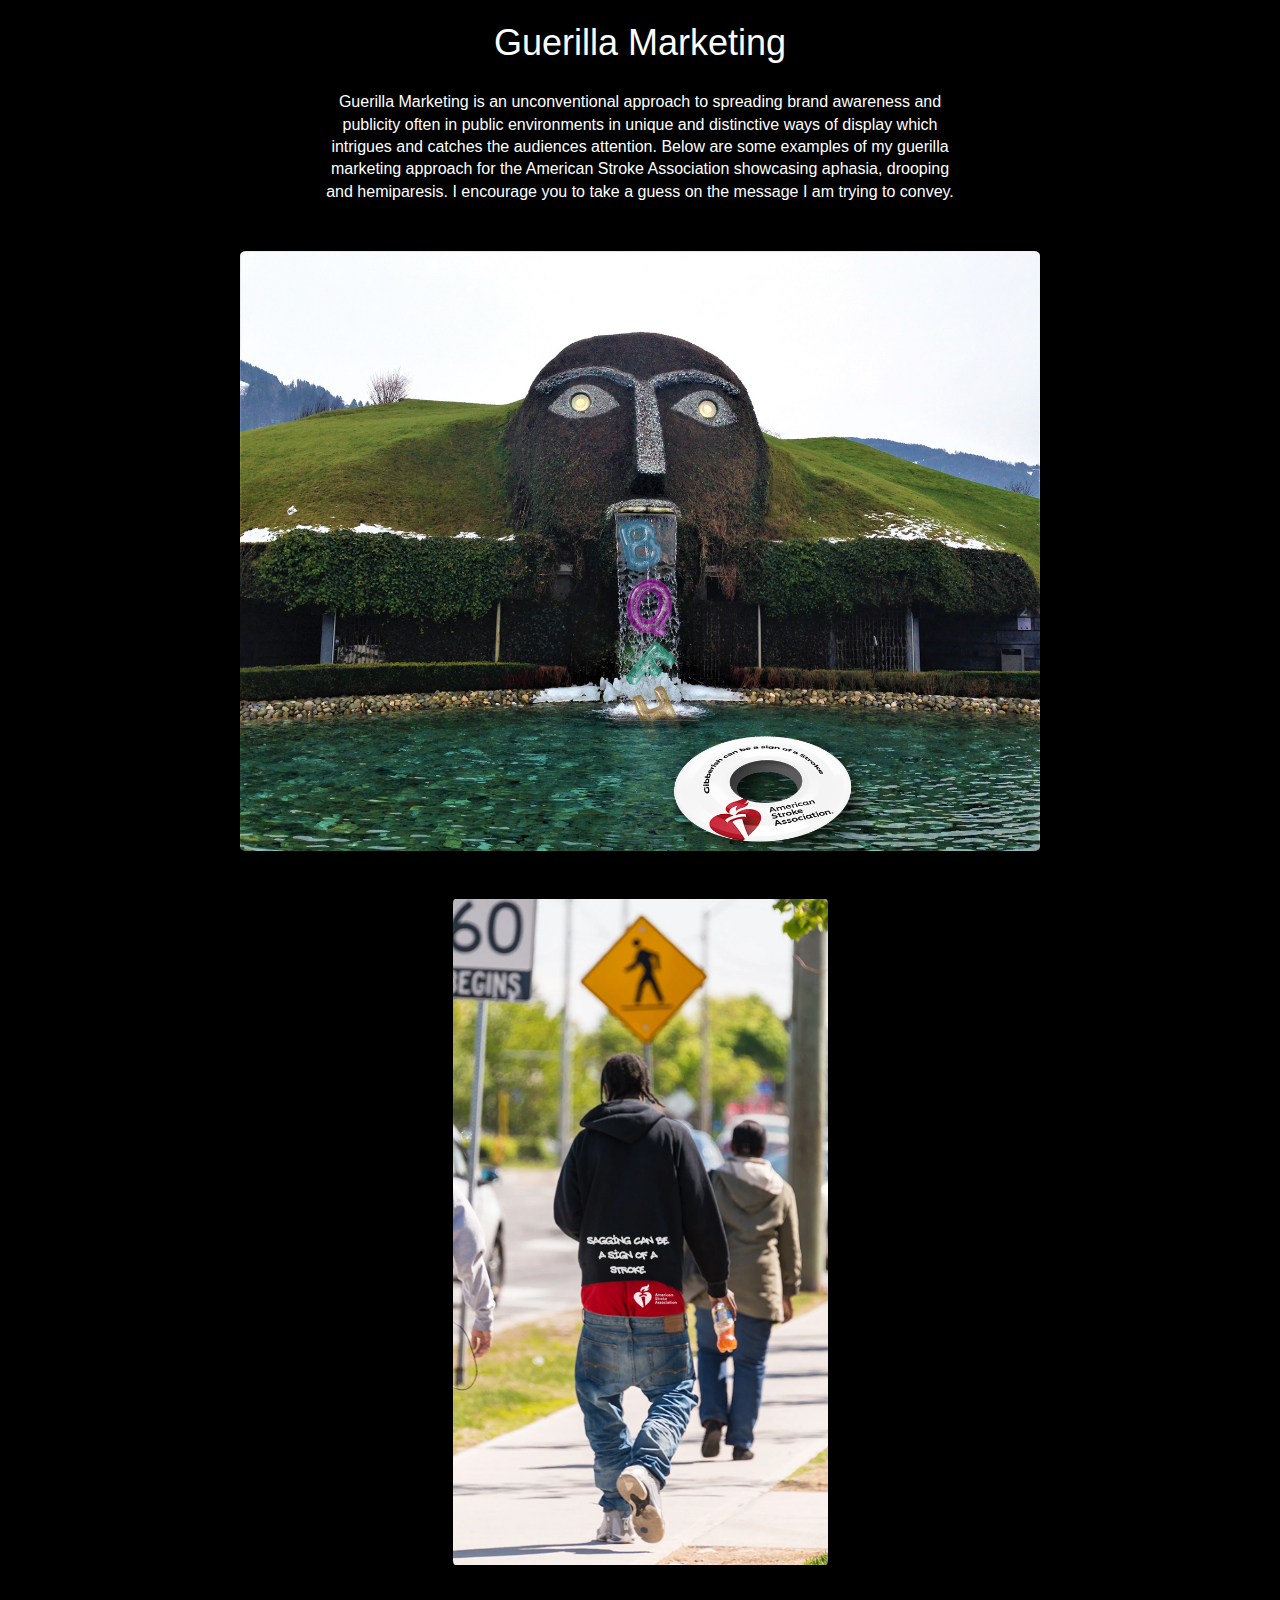
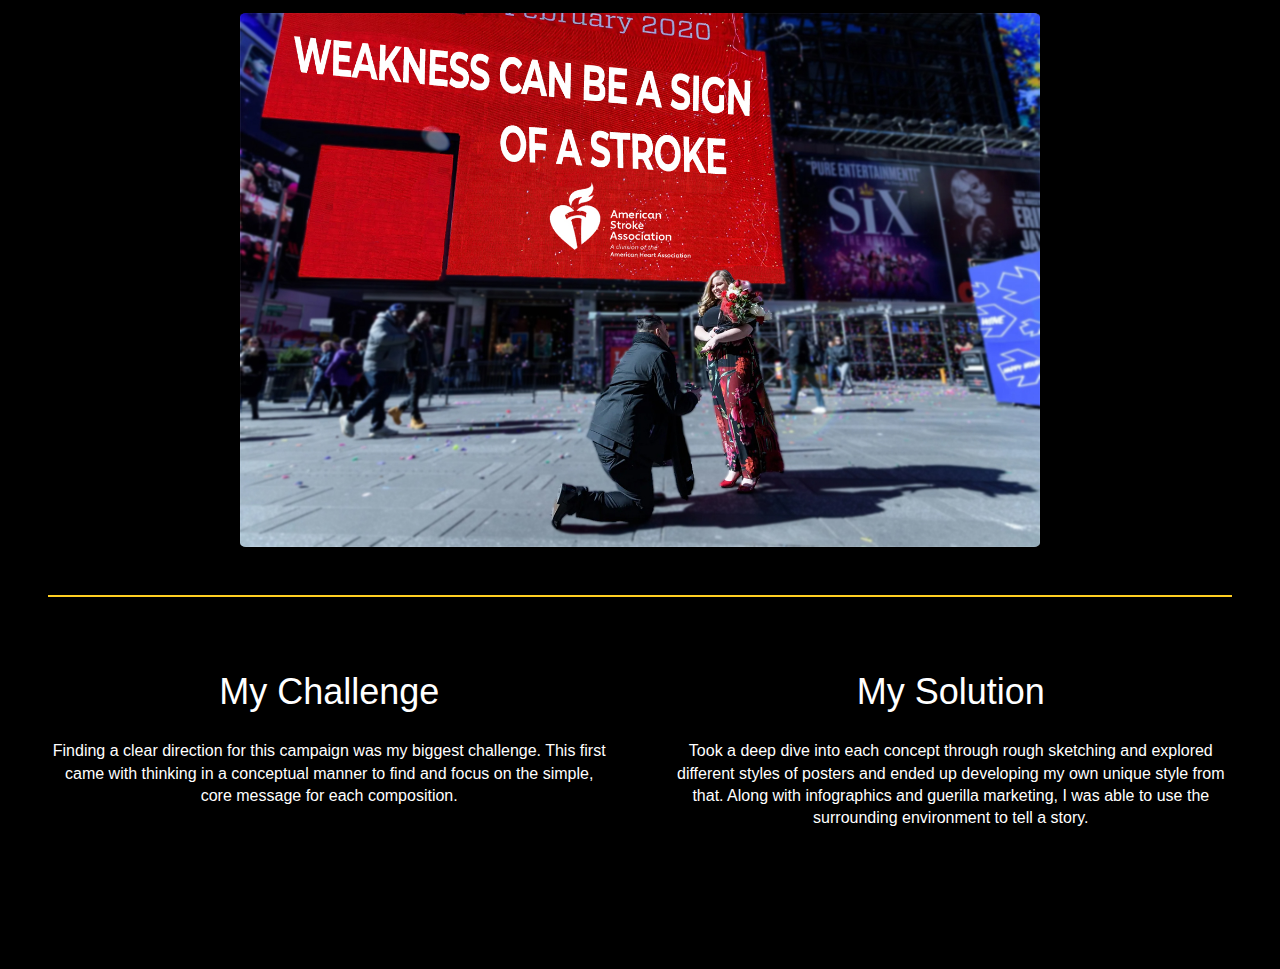
==== commit b84af117: "commit" ====
--- a/americanstrokeassociation.html
+++ b/americanstrokeassociation.html
@@ -23,25 +23,27 @@
                 <p>Speech impairment also known as aphasia is caused by strokes on the left side of the brain which affects your language and ability to communicate.  As a result the stroke victim might havedifficulty undersanding others, getting words out and finding/processing words.  I was able to communicate those symptoms and convey my message by using dingbats which are typographic symbols/ornaments that are not used as real language.</p>
         </div>
         <div class="column one-half">
-                <embed type="video/webm" src="img/speechvideo.mp4" width="600" height="600">
+            <video width="600" height="600" autoplay loop muted no controls src="img/speechvideo.mp4"></video>
         </div>
     </div>
+
     <div class="row auto-fit psa">
         <div class="column one-half">
-            <embed type="video/webm" src="img/paralysisvideo.mp4" width="600" height="600">
-    </div>
+            <video width="600" height="600" autoplay loop muted no controls src="img/paralysisvideo.mp4"></video>
+        </div>
         <div class="column one-half">
             <h2>Drooping</h2>
                 <p>Facial drooping is a result from nerve damage and facial muscles not working properly, it may be a form of bell's palsy, a stroke or other related conditions. There are a wide range of symptoms that might occur, some of them might include a change in taste, difficulty eating or making facial expressions, ear pain, headaches, seizures and loss of smell or hearing.  I was able to communicate those symptoms and convey my message through a lack of balance in facial structure such as having an uneven mustasche.</p>
         </div>
     </div>
+    
     <div class="row  auto-fit psa">
         <div class="column one-half">
             <h2>Hemiparesis</h2>
                 <p>Hemiparesis is a term for one-sided weakness or inability to move as a result of a stroke.  These symptoms may cause difficulty walking, muscle fatigue, loss of balance, lack of coordination as well as diffuclty in movement and grabbing objects. I was able to communicate those symptoms and convey my message through one-sided weakness and a loss of balance wih the man falling over.</p>
         </div>
         <div class="column one-half">
-            <embed type="video/webm" src="img/weaknessvideo.mp4" width="600" height="600">
+            <video width="600" height="600" autoplay loop muted no controls src="img/weaknessvideo.mp4"></video>
         </div>
     </div>
 
--- a/css/style.css
+++ b/css/style.css
@@ -335,6 +335,7 @@
 }
 
 /* PAGE-PORTFOLIOENTRY */
+
   .page-portfolioentry {
     text-align: center;
     padding: 4em 3em 4em 3em;
@@ -437,6 +438,12 @@
     border-color: #1D81C4;
   }
 
+  .page-portfolioentry.magazinecomposition img {
+    border-radius: .75%;
+    margin: 3em auto;
+    padding: 0 0em;
+  }
+
   .page-portfolioentry.tourismlogo h3.twosketches {
     border: none;
     top: 50%;
@@ -523,15 +530,21 @@
 
   .fancybox__content { 
     padding: 0; 
-    
   }
 
   .fancybox__slide { 
     padding: 2em; 
+    
+  }
+  .fancybox__slide .background {
+    
   }
 
   .fancybox__carousel .fancybox__slide.has-iframe .fancybox__content {
     height: 90%;
+    
+    
+    
   }
 
 
